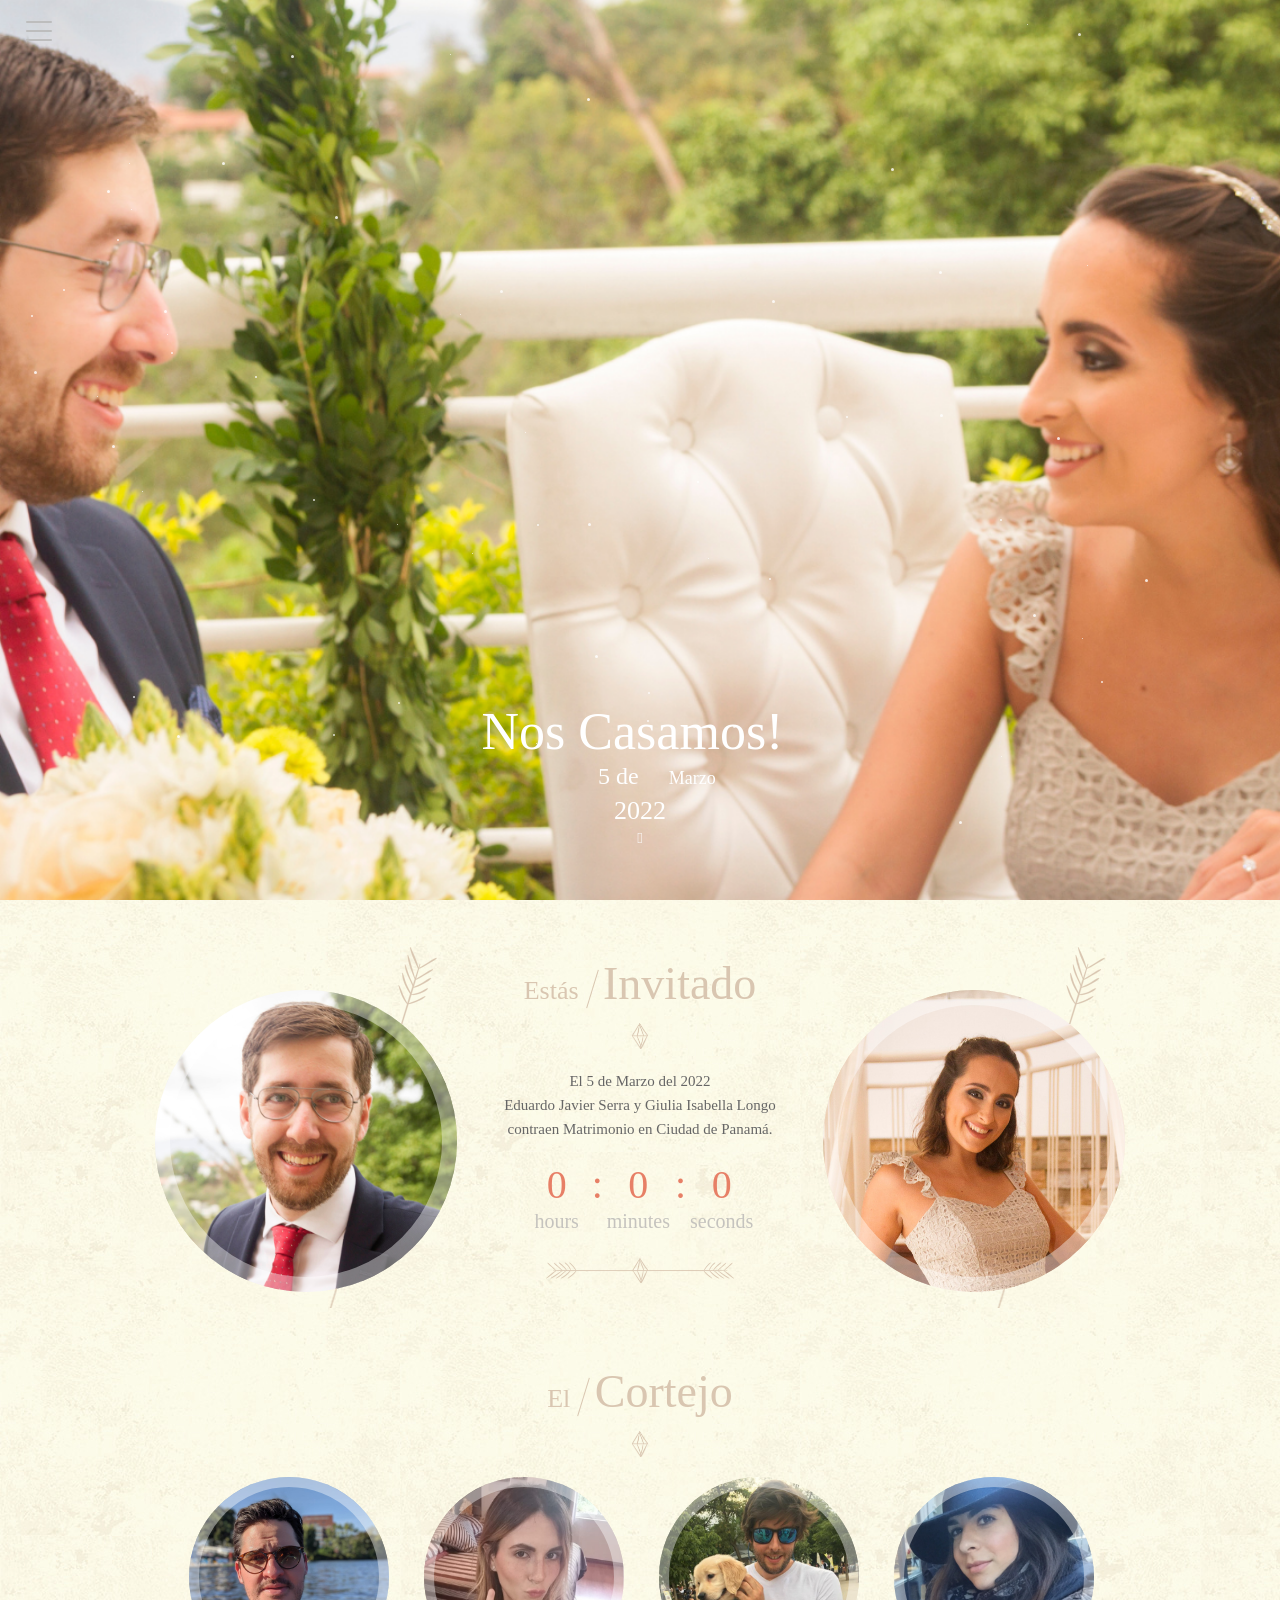
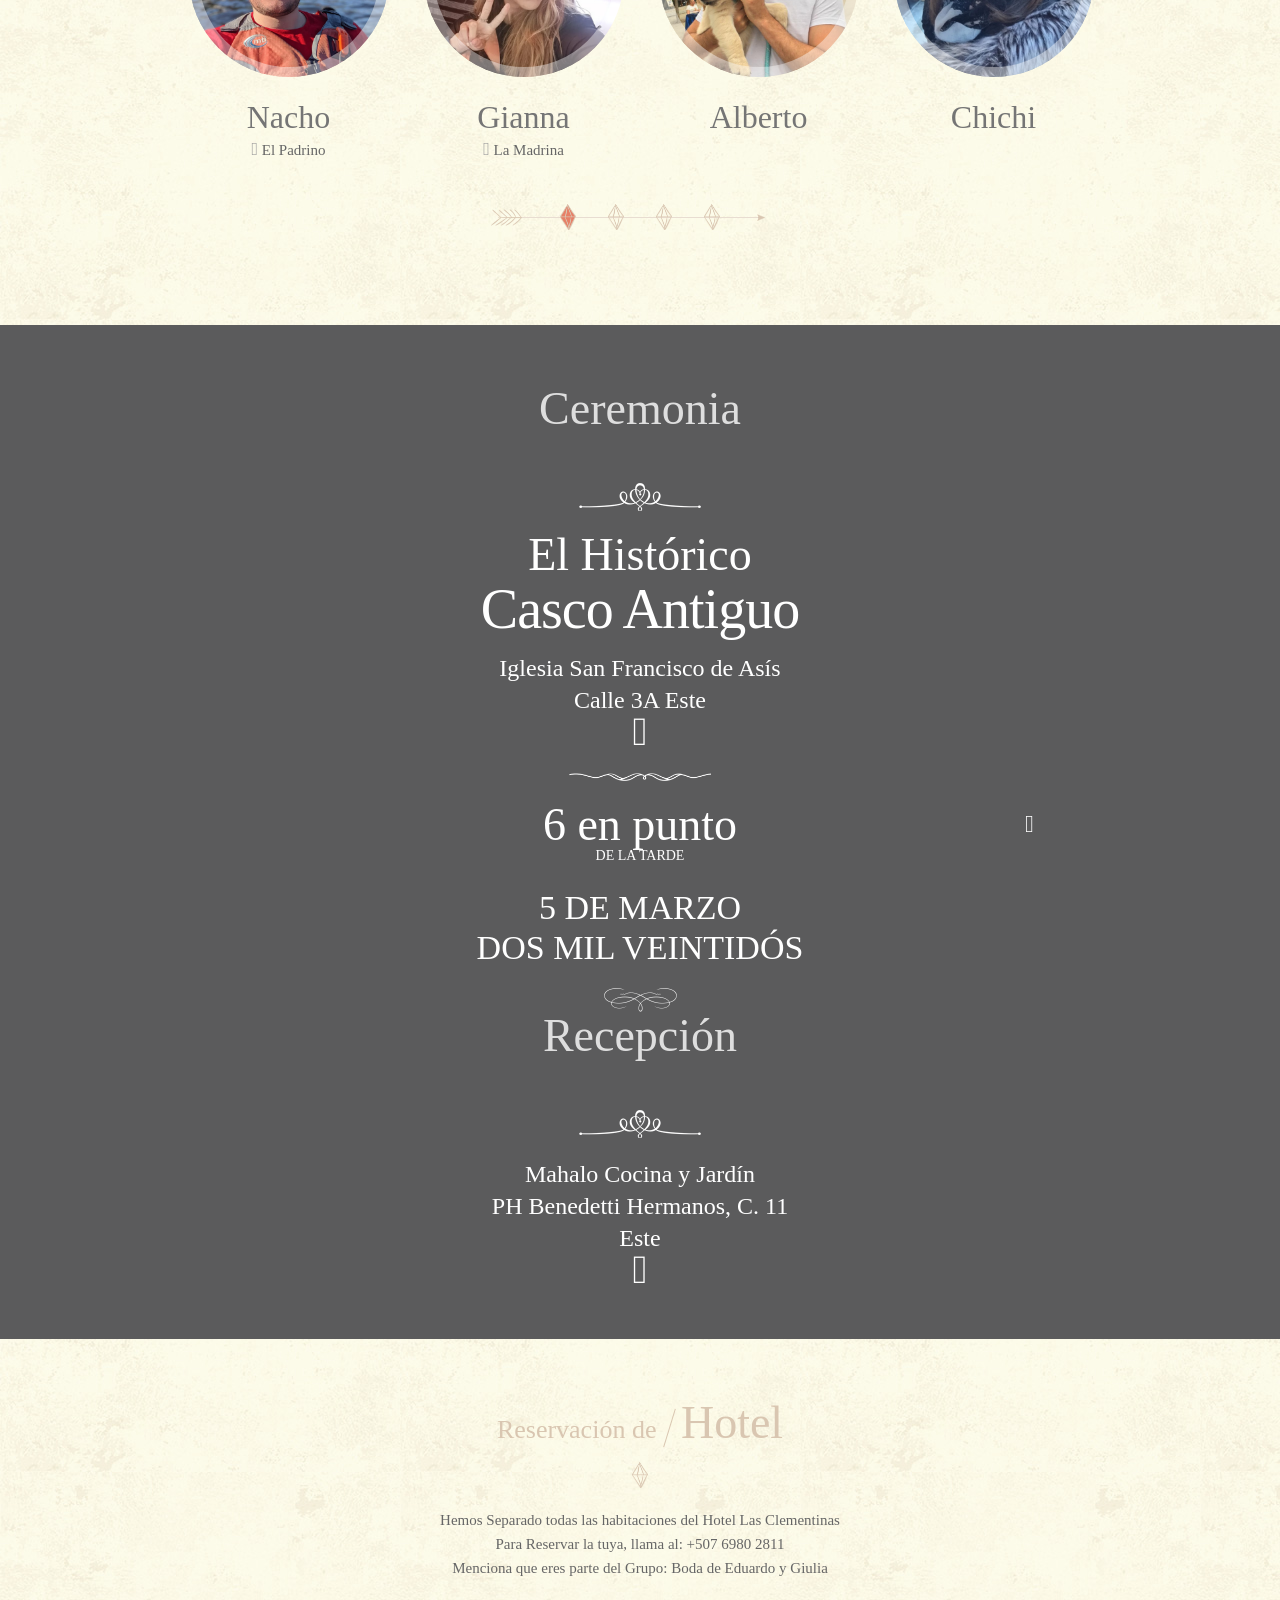
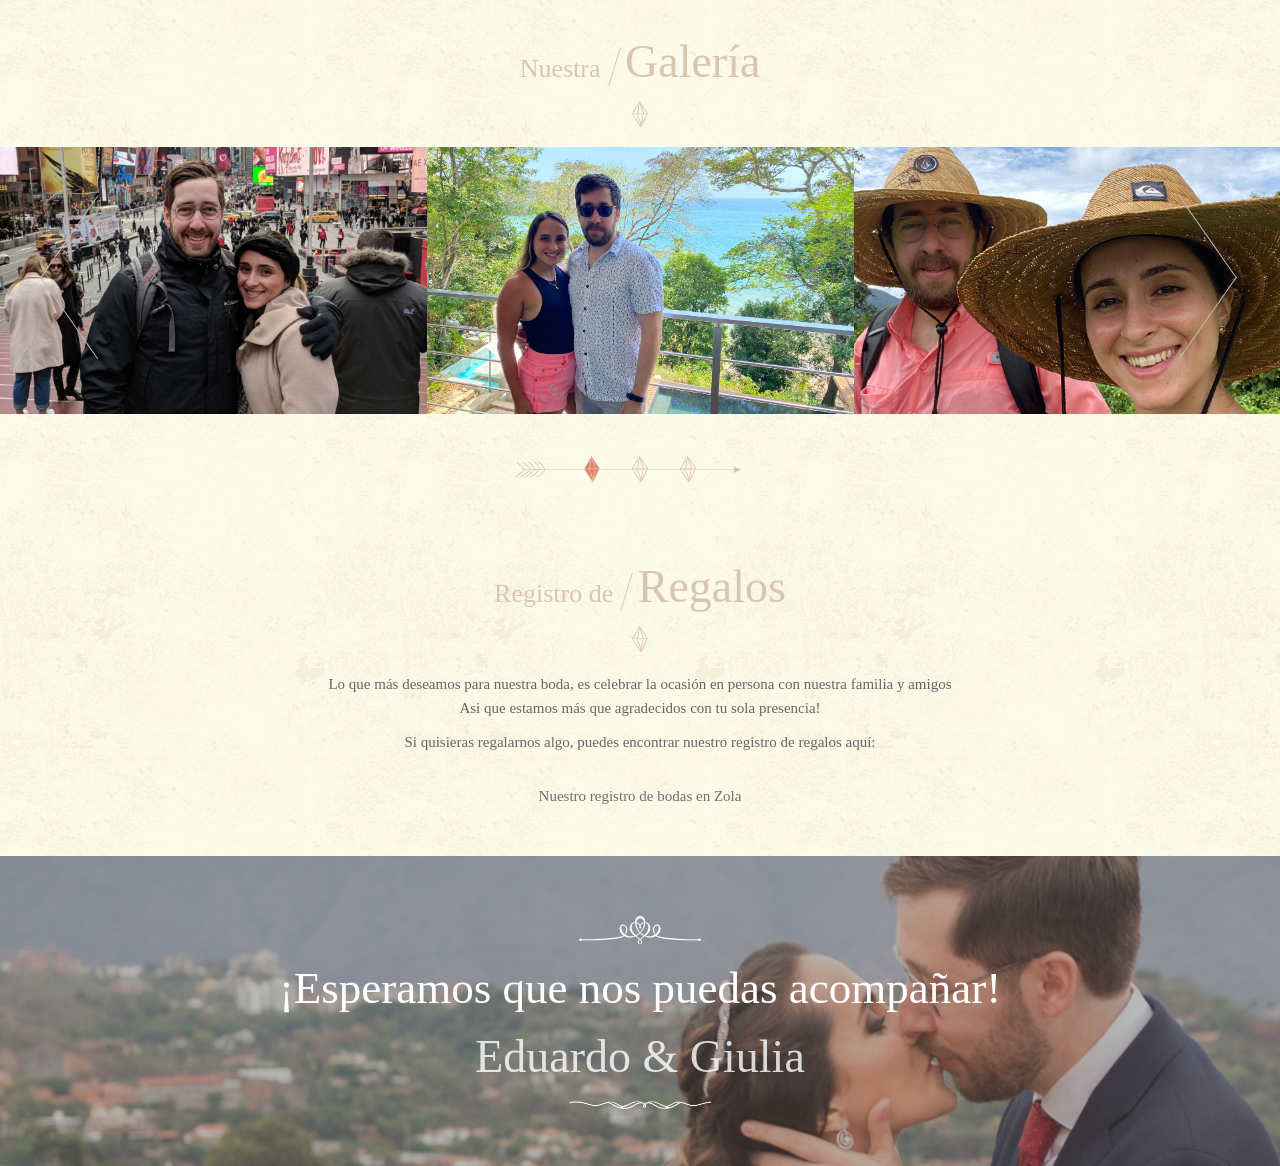
==== index.html @ b14c3492 "small fixes" ====
﻿<!DOCTYPE html>
<html lang="ru">
<head>
<meta charset="utf-8">
<meta name="viewport" content="width=device-width, initial-scale=1.0">
<title>Eduardo y Giulia</title>

<!-- Bootstrap CSS -->
<link href="css/bootstrap.css" rel="stylesheet">
<link href="css/bootstrap-theme.css" rel="stylesheet">
<!-- Font Awesome CSS -->
<link href="css/font-awesome.min.css" rel="stylesheet">
<!-- Flaticon CSS -->
<link href="css/flaticon/flaticon.css" rel="stylesheet">
<!-- Owl Carousel CSS -->
<link href="css/owl.carousel.css" rel="stylesheet">
<link href="css/owl.transitions.css" rel="stylesheet">
<!-- ColorBox CSS -->
<link href="css/colorbox.css" rel="stylesheet">
<!-- Theme CSS -->
<link href="css/style.css" rel="stylesheet">
<!-- Color CSS -->
<link href="css/brown.css" rel="stylesheet">


<!-- Google Fonts -->
<link href='http://fonts.googleapis.com/css?family=Great+Vibes' rel='stylesheet' type='text/css'>
<link href='http://fonts.googleapis.com/css?family=Roboto+Condensed:400,300,700' rel='stylesheet' type='text/css'>


</head>

<body>


 	<!-- Header -->
    <header>
        <div class="header_plane anim"></div>
        
        <!-- Menu Button -->
        <a class="main_menu_btn">
            <span class="line line1"></span>
            <span class="line line2"></span>
            <span class="line line3"></span>
        </a>
        
        
        <!-- Submenu -->
        <div class="main_menu_block">
            <div class="menu_wrapper">
                <div class="sub_menu anim">
                    <ul>
                        <li><a href="#nos_casamos">Estás Invitado</a></li>
                        <li><a href="#guests">El Cortejo</a></li>
                        <li><a href="#when_where">¿Dónde y Cuándo?</a></li>
                        <li><a href="#hotel">Reservación de Hotel</a></li>
                        <li><a href="#gallery">Galería</a></li> 
                        <li><a href="#registry">Registro de Regalos</a></li>                   
                    </ul>
                </div>
                <div class="sub_img anim"></div>
            </div>
        </div>
        <!-- Submenu End -->        
    </header>
    <!-- Header End -->

<div class="page">
 
    <!-- Intro -->
    <section class="home_intro white_txt" id="nos_casamos" data-image="images/Header/HeaderFondo.png">        
    	<div class="home_txt" data-0="opacity:1" data-top-bottom="opacity:0">
            
            <!-- Intro Text -->
            
            <div class="title1 title1_2">Nos Casamos!</div>
            <div class="bullet"><span>5 de<b>Marzo</b></span></div>
            <div class="title0">2022</div>
            <a href="#married" class="intro_down"><span><i class="fa fa-angle-down"></i></span></a>
        </div>
    	<div class="into_firefly"></div>   
    </section>
	<!-- Intro End -->
    
    <!-- Married -->
    <section class="married clearfix" id="married">
        <div class="container">
                <div class="im1 parallax"  data-bottom="left:20%" data-center="left:0" data-image="images/eduardo.png"><div class="im_arrows"></div></div>
                <div class="im2 parallax" data-bottom="right:20%" data-center="right:0" data-image="images/giulia.png"><div class="im_arrows"></div></div>

                <div class="married_txt" data-bottom="opacity:0" data-center="opacity:1">
                    <h2><span>Estás</span>   Invitado</h2>
                    El 5 de Marzo del 2022<br>
                    <b>Eduardo Javier Serra y Giulia Isabella Longo</b><br>
                    contraen Matrimonio en Ciudad de Panamá.<br>
                    
                    <div class="married_coundown"></div>
                    <div class="double_arrow"></div>
                </div>
        </div>
    </section>
    <!-- Married End -->

    <!-- The Crew -->
    <section class="guests" id="guests">
        <div class="container">
            <h2><span>El</span> Cortejo</h2>
            
             <!-- Guest Wrapper -->
            <div class="guest_wrapper" >
            <!-- Best Man & Maid of Honor  -->
            
            
            <div class="guest_item">
                <div class="guest_photo"><img src="images/Cortejo/Nacho.png" alt="Nacho"></div>
                <div class="guest_title"><span> </span> Nacho </div>
                <i class="flaticon-balloon14"></i>  El Padrino
                
            </div>
            <div class="guest_item">
                <div class="guest_photo"><img src="images/Cortejo/Gianna.png" alt="Giana"></div>
                <div class="guest_title"><span> </span> Gianna </div>
                 <i class="flaticon-balloon14"></i> La Madrina

            </div>
            
            <div class="guest_item">
                <div class="guest_photo"><img src="images/Cortejo/Alberto.png" alt="Alberto"></div>
                <div class="guest_title"><span> </span> Alberto</div>

            </div>
            <div class="guest_item">
                <div class="guest_photo"><img src="images/Cortejo/Chichi.png" alt="Chichi"></div>
                <div class="guest_title"><span> </span> Chichi</div>

            </div>
            <div class="guest_item">
                <div class="guest_photo"><img src="images/Cortejo/Cory.png" alt="Cory"></div>
                <div class="guest_title"><span> </span> Cory </div>

            </div>
            <div class="guest_item">
                <div class="guest_photo"><img src="images/Cortejo/Fran.png" alt="Francisco"></div>
                <div class="guest_title"><span> </span> Francisco </div>

            </div>         
            <div class="guest_item">
                <div class="guest_photo"><img src="images/Cortejo/Guille.png" alt="Guille"></div>
                <div class="guest_title"><span> </span> Guille </div>

            </div>
            <div class="guest_item">
                <div class="guest_photo"><img src="images/Cortejo/Jose.png" alt="Jose Luis"></div>
                <div class="guest_title"><span> </span> Jose Luis</div>

            </div>
            <div class="guest_item">
                <div class="guest_photo"><img src="images/Cortejo/Mack.png" alt="Mack"></div>
                <div class="guest_title"><span> </span> Mack </div>

            </div>
            <div class="guest_item">
                <div class="guest_photo"><img src="images/Cortejo/Mariella.png" alt="Mariella"></div>
                <div class="guest_title"><span> </span> Mariella </div>

            </div>
            <div class="guest_item">
                <div class="guest_photo"><img src="images/Cortejo/Mayo.png" alt="Mayo"></div>
                <div class="guest_title"><span> </span> Mayo </div>

            </div>
            <div class="guest_item">
                <div class="guest_photo"><img src="images/Cortejo/Michelle.png" alt="Michelle"></div>
                <div class="guest_title"><span> </span> Michelle </div>

            </div>
            <div class="guest_item">
                <div class="guest_photo"><img src="images/Cortejo/Nani.png" alt="Nani"></div>
                <div class="guest_title"><span> </span> Nani </div>

            </div>
            
            </div>
            <!-- Guest Wrapper End -->
        </div>   
    </section>
    <!-- The Crew End -->

    

    <!-- When & Where -->
    <section class="when_where white_txt parallax" id="when_where" data-image="images/Lugar/LugarFondo.png" data-bottom-top="opacity:0;" data-bottom="opacity:1;">
        <div class="over"></div>
        <div class="container">
               
            <!-- Photocamera Icon -->
            <div class="photocamera"><span class="flaticon-slr2"></span></div>

            <div class="when_where_container opacity">
            <h2> Ceremonia</h2>
                
                <!-- Texts -->
                <div class="pattern1"></div>
                <div class="title1">El Histórico</div>
                <div class="title2">Casco Antiguo</div>
                <div class="title3"><a href="https://maps.app.goo.gl/CVKcn8ymQyhe41M39" target="_blank">
                Iglesia San Francisco de Asís <br />Calle 3A Este</a><br /><a href="https://maps.app.goo.gl/CVKcn8ymQyhe41M39" target="_blank"><i class="flaticon-map35"></i></a> </div>

                <div class="pattern2"></div>
                <div class="title1">6 en punto</div>
                <div class="title5">DE LA TARDE</div>
                <div class="title4">5 de Marzo<br>Dos Mil Veintidós</div>
                <div class="pattern3"></div>
				
				<h2>Recepción</h2>
                
                <!-- Texts -->
                <div class="pattern1"></div>
                <div class="title3"><a href="https://maps.app.goo.gl/UnjzCxP8QPLURBNr7" target="_blank">
                Mahalo Cocina y Jardín <br />PH Benedetti Hermanos, C. 11 Este</a><br /><a href="https://maps.app.goo.gl/UnjzCxP8QPLURBNr7" target="_blank"><i class="flaticon-map35"></i></a> </div>
            </div>
        </div>
    </section>
    <!-- When & Where End -->
  
    <!-- Hotel Reservation -->  
    <section class="hotel" id="hotel">

        <div class="container opacity">
            <h2><span>Reservación de</span> Hotel</h2>
            
            <p>Hemos Separado todas las habitaciones del <b>Hotel Las Clementinas</b><br>
            Para Reservar la tuya, llama al: +507 6980 2811<br>
            Menciona que eres parte del Grupo: Boda de Eduardo y Giulia</p>

        </div>
    </section>
    <!-- Hotel Reservation End -->


    <!-- Gallery -->
    <section class="gallery" id="gallery">
        <h2><span>Nuestra</span> Galería</h2>    
        <div class="gallery_wrapper">
            <div class="gallery_item">
                <img src="images/Galeria/Gallery1.png" alt="Gallery 1">    
            </div>
            <div class="gallery_item">
                <img src="images/Galeria/Gallery2.png" alt="Gallery 2">    
            </div>
            <div class="gallery_item">
                <img src="images/Galeria/Gallery3.png" alt="Gallery 3">    
            </div>
            <div class="gallery_item">
                <img src="images/Galeria/Gallery4.png" alt="Gallery 4">    
            </div>
            <div class="gallery_item">
                <img src="images/Galeria/Gallery5.png" alt="Gallery 5">    
            </div>
            <div class="gallery_item">
                <img src="images/Galeria/Gallery6.png" alt="Gallery 6">    
            </div>
            <div class="gallery_item">
                <img src="images/Galeria/Gallery7.png" alt="Gallery 7">    
            </div>
            <div class="gallery_item">
                <img src="images/Galeria/Gallery8.png" alt="Gallery 8">    
            </div>
            <div class="gallery_item">
                <img src="images/Galeria/Gallery9.png" alt="Gallery 9">    
            </div>
        </div>
    </section>
    <!-- Gallery End -->

    <!-- Gift Registry -->
    <section class="registry" id="registry">
        <div class="container">
            <h2><span>Registro de</span> Regalos</h2>
            
            <p>Lo que más deseamos para nuestra boda, es celebrar la ocasión en persona con nuestra familia y amigos<br>
            Asi que estamos más que agradecidos con tu sola presencia!</p>
            <p>Si quisieras regalarnos algo, puedes encontrar nuestro registro de regalos aquí:</p>
            
            <a class="zola-registry-embed" href="www.zola.com/registry/giuliaandeduardo" data-registry-key="giuliaandeduardo">Nuestro registro de bodas en Zola</a><script>!function(e,t,n){var s,a=e.getElementsByTagName(t)[0];e.getElementById(n)||(s=e.createElement(t),s.id=n,s.async=!0,s.src="https://widget.zola.com/js/widget.js",a.parentNode.insertBefore(s,a))}(document,"script","zola-wjs");</script>
        </div>
    </section>
    <!-- Gift Registry End -->

    <!-- Footer -->
    <section class="footer white_txt parallax" id="footer" data-image="images/Footer/FooterFondo.png">
        <div class="over"></div>
        <div class="container">

             <!-- Thanks Text -->
			 
                <div class="pattern1"></div>
            <div class="thanks">¡Esperamos que nos puedas acompañar!</div>
            <div class="footer_txt">

                
                            <div class="title1">Eduardo & Giulia</div>
                
            </div>
			
                <div class="pattern2"></div>
        </div>

         

    </section> 

    
    <!-- JQuery -->
	<script src="js/jquery-1.11.0.min.js"></script> 
    <!-- CountDown JS -->
    <script type="text/javascript" src="js/jquery.plugin.min.js"></script> 
	<script type="text/javascript" src="js/jquery.countdown.min.js"></script>

 	<!-- ColorBox JS -->
    <script src="js/jquery.colorbox-min.js"></script>
    <!-- OWL Carousel JS -->
	<script src="js/owl.carousel.min.js"></script>
    <!-- Bootstrap JS -->
	<script src="js/bootstrap.min.js"></script>

    <!-- ScrollR JS -->
    <script src="js/skrollr.min.js"></script>
    

    
    <!-- PrefixFree -->
    <script src="js/prefixfree.min.js"></script>
    
    <!-- FireFly JS -->
    <script src="js/jquery.firefly-0.3-min.js"></script>
    <!-- Theme JS -->
    <script src="js/script.js"></script>
    
 
</div>

</body>
</html>
---- css/flaticon/flaticon.css ----
@font-face {
	font-family: "Flaticon";
	src: url("flaticon.eot");
	src: url("flaticon.eot#iefix") format("embedded-opentype"),
	url("flaticon.woff") format("woff"),
	url("flaticon.ttf") format("truetype"),
	url("flaticon.svg") format("svg");
	font-weight: normal;
	font-style: normal;
}
[class^="flaticon-"]:before, [class*=" flaticon-"]:before,
[class^="flaticon-"]:after, [class*=" flaticon-"]:after {   
	font-family: Flaticon;
	font-size: 40px;
	font-style: normal;
}.flaticon-balloon14:before {
	content: "\e000";
}
.flaticon-clock169:before {
	content: "\e001";
}
.flaticon-diamond30:before {
	content: "\e002";
}
.flaticon-map35:before {
	content: "\e003";
}
.flaticon-play102:before {
	content: "\e004";
}
.flaticon-slr2:before {
	content: "\e005";
}
---- css/colorbox.css ----
/*
    Colorbox Core Style:
    The following CSS is consistent between example themes and should not be altered.
*/
#colorbox, #cboxOverlay, #cboxWrapper{position:absolute; top:0; left:0; z-index:9999; overflow:hidden;}
#colorbox {
}
#cboxWrapper {max-width:none;}
#cboxOverlay{position:fixed; width:100%; height:100%;}
#cboxMiddleLeft, #cboxBottomLeft{clear:left;}
#cboxContent{position:relative; }
#cboxLoadedContent{overflow:auto; -webkit-overflow-scrolling: touch;}
#cboxTitle{margin:0;}
#cboxLoadingOverlay, #cboxLoadingGraphic{position:absolute; top:0; left:0; width:100%; height:100%;}
#cboxPrevious, #cboxNext, #cboxClose, #cboxSlideshow{cursor:pointer;}
.cboxPhoto{float:left; margin:auto; border:0; display:block; max-width:none; -ms-interpolation-mode:bicubic;}
.cboxIframe{width:100%; height:100%; display:block; border:0; padding:0; margin:0;}
#colorbox, #cboxContent, #cboxLoadedContent{box-sizing:content-box; -moz-box-sizing:content-box; -webkit-box-sizing:content-box;}

/* 
    User Style:
    Change the following styles to modify the appearance of Colorbox.  They are
    ordered & tabbed in a way that represents the nesting of the generated HTML.
*/
#cboxOverlay{background:#000; opacity: 0.6!important; filter: alpha(opacity = 60)!important;}
#colorbox{outline:0;}
    #cboxContent{margin-top:32px; overflow:visible; background:#000;}
        .cboxIframe{background:#000;}
        #cboxError{padding:50px; border:1px solid #ccc;}
        #cboxLoadedContent{background:#000;}
        #cboxLoadingGraphic{background:url(images/loading.gif) no-repeat center center;}
        #cboxLoadingOverlay{background:#000;}
        #cboxTitle{position:absolute; top:-25px; left:0; color:#fff;}
        #cboxCurrent{position:absolute; top:-25px; right:205px; text-indent:-9999px;}

        /* these elements are buttons, and may need to have additional styles reset to avoid unwanted base styles */
        #cboxPrevious, #cboxNext, #cboxSlideshow, #cboxClose {border:0; padding:0; overflow:visible; text-indent:-9999px; position:absolute; top:-25px; }
        
        /* avoid outlines on :active (mouseclick), but preserve outlines on :focus (tabbed navigating) */
        #cboxPrevious:active, #cboxNext:active, #cboxSlideshow:active, #cboxClose:active {outline:0;}

        #cboxPrevious{right:70px; background:url(../images/prev.png); width:22px;
		height:22px; opacity:0.5; background-size: cover }
        #cboxPrevious:hover{ opacity:1}
        #cboxNext{background:url(../images/next.png); width:22px;
        height:22px; opacity:0.5; right:40px; background-size: cover}
        #cboxNext:hover{opacity:1;}
        #cboxClose{right:0; background:url(../images/close.png); width:22px;
		height:22px; opacity:0.5; margin:0 0 10px 20px!important; background-size:cover}
        #cboxClose:hover{ opacity:1}
        .cboxSlideshow_on #cboxPrevious, .cboxSlideshow_off #cboxPrevious{right:66px;}
        .cboxSlideshow_on #cboxSlideshow{background-position:-75px -25px; right:44px;}
        .cboxSlideshow_on #cboxSlideshow:hover{background-position:-100px -25px;}
        .cboxSlideshow_off #cboxSlideshow{background-position:-100px 0px; right:44px;}
        .cboxSlideshow_off #cboxSlideshow:hover{background-position:-75px -25px;}
---- css/style.css ----
/* TABLE OF CONTENT
======================================
# 1. Main Styles
# 2. White  Text*
# 3. Header
# 4. Intro
# 5. Married
# 6. Our Story
# 7. Slider Buttons
# 8. Events
# 9. Registry
# 10.  RSVP
# 11.  Where&When
# 12.  Footer
# 13.  Guests
# 14.  Gallery
# 15.  Responsive
# 16.  Content
======================================
*/

/*# 1. Main Styles*/
body {
	font:300 15px/24px Roboto Condensed;
	min-height:100%;
	height:100%;
	color:#666666;
	
}
	body b {
		font:500 15px/24px Roboto Condensed;
	}
html {
	min-height:100%;
	height:100%
}
.page {
	min-height:100%;
	position:relative;
	height:100%;
	
}
.nicescroll-rails {
	z-index: 100!important
}
section {
	width:100%;
	overflow:hidden;
	text-align:center;
	position:relative;
	padding:0
}
a {
	color:#6f6f6f;
	
}
.container {
	position:relative;
	z-index:1;
	padding:60px 16px 48px;
	max-width: 970px
	
}
h2,h1 {
	font:46px/48px Great Vibes;
	text-align:center;
	margin:0 0 20px 0;
}
h2:after, h1:after {
	display: block;
	content: "";
	width: 16px;
	height: 26px;
	margin: 12px auto 0
}
	h2 b, h1 b {
		font:400 46px/48px Roboto Condensed
	}
	h2 span, h1 span{
		font:300 26px/40px Roboto Condensed;
		padding:0 13px 0 0
	}
	h2 span:after, h1 span:after {
		display:inline-block;
		content:"";
		position: absolute;
		width:1px;
		height:40px;
		transform:rotate(17deg);
		margin:9px 0 0 13px;
		background:#d9c6b1
	}
.inside_intro h1 {
	position: absolute;
	bottom: 20px
}
hr {
	max-width: 500px;
	border: 0;
	height: 1px;
	background: #757575;
	margin: 48px auto 0
}
.btn {
	font:500 14px Roboto Condensed;
	padding:8px;
	border-radius:0;
	margin:20px 4px;
	overflow:hidden;
	position:relative;
	background:none;
	min-width:88px;
	min-height:36px;
	transition:0.5s all;
}
	.btn:active, .btn:focus {
		box-shadow:0 0 10px rgba(0,0,0,0.8);
		color:#fff!important
	}


/*# 2. White  Text*/		
.white_txt {
	color:#fff;
	background-color:#65666b
}
	.white_txt h2 {
		color:#fff
	}
	.white_txt h2 span:after {
		background:#fff
	}
	.white_txt .slash i{
		background:#fff
	}
	.white_txt a {
		color: #fff
	}
	
	

/*# 3. Header*/
header {
	position:fixed;
	height:64px;
	width:100%;
	z-index:10;
}
	
	.header_social {
		position:absolute;
		right:16px;
		margin:5px 0 0 0;
		font-size:16px
	}
		.header_social a {
			height:48px;
			width:48px;
			display:inline-block;
			text-align:center;
			line-height:48px;
			color:#6f6f6f!important;
		}
			.header_social a:after {
				display:inline-block;
				content:"";
				position: absolute;
				width:1px;
				height:40px;
				transform:rotate(17deg);
				margin:6px 0 0 18px;
				background:#6f6f6f
			}
				.header_social a:last-child:after{
					display:none
				}
			.header_social i {
				vertical-align:middle
			}

	.main_menu_btn {
		cursor: pointer;
		display: block;
		height: 48px;
		position: absolute;
		transform: translateZ(0px);
		width: 48px;
		z-index: 103;
		padding:10px;
		margin:7px 0 0 16px
		
	}
	.main_menu_block {
		width:100%;
		height:100%;
		position:fixed;
		z-index:11;
		top:0;
		display: none
		
	}
		.menu_wrapper {
			transition:all 0.5s ease-out;
			left: -20%;
			height: 100%;
			position: relative;
		}
		.menu_wrapper.active {
			left: 0
		}
		.sub_menu, .sub_menu .menu-main-menu-container {
			background:#fff;
			width:300px;
			height:100%;
			position: absolute;
			transition:width 1s;
			display: -webkit-flex; 
			display: flex;
		}
			.sub_menu ul {
				position: relative;
				z-index:3;
				list-style:none;
				padding:0;
				margin:auto;
				list-style: decimal;
				list-style-type: none; /* Убираем исходные маркеры */
    			counter-reset:  item; /* Обнуляем счетчик списка */
			}
				.sub_menu li {
					padding: 6px 0
				}
				.sub_menu li:before {
					content: '0' counter(item); 
  					counter-increment: item;
  					font:30px Great Vibes;
					display:inline-block;
					margin:0 20px 0 0
				}
				.sub_menu a {
					color:#666;
					font: 400 18px/28px Roboto Condensed;
					display:inline-block;
					padding:6px 0
				}

					.sub_menu a:before {
						width:1px;
						height:30px;
						background:#4f4f4f;
						display:inline-block;
						transform:skew(-17deg, 0deg);
						position:absolute;
						margin:2px 0 0 -10px;
						content:""
					}
			.sub_img {
				background-size:cover;
				width:100%;
				height:100%;
				left:300px;
				position:absolute;
				transition:width 1s;
			}
				.sub_img.active {
				}
			.sub_img:before {
				background:#fff;
				content:"";
				display:block;
				position:absolute;
				height:100%;
				transform:skew(-17deg, 0deg);
				width:100%;
				transform-origin:100% 100% 0;
				left:-100%;
				z-index:1;
				
		
			}
			.sub_img:after {
				content:"";
				display:block;
				position:absolute;
				height:100%;
				transform:skew(-17deg, 0deg);
				width:100%;
				transform-origin:100% 100% 0;
				left:-100%;
				z-index:2;
				border-right:1px solid rgba(255, 255, 255, 0.7);	
				margin:0 0 0 2px		
			}
		.main_menu_btn .line {
			background:#bdbdbd;
			border-radius: 1px;
			display: block;
			height: 2px;
			position: absolute;
			transform: translate(0, 0px);
			width: 26px;
			transition: transform 0.3s;
		}
			.line1 {
				top:14px
			}
			.line2 {
				top:23px
			}
			.line3 {
				top:32px
			}
				.main_menu_btn:hover .line1 {
					transform: translate(0, -2px);
				}
				.main_menu_btn:hover .line3 {
					transform: translate(0, 2px);
				}
				.main_menu_btn_open .line1, .main_menu_btn_open:hover .line1 {
					transform: translate(0, 9px) rotate(45deg);
				}
				.main_menu_btn_open .line2 {
					opacity: 0;
				}
				.main_menu_btn_open .line3, .main_menu_btn_open:hover .line3 {
					transform: translate(0, -9px) rotate(-45deg);
				}
				
/*# 4. Intro*/	
.slider, .slider .owl-wrapper-outer, .slider .owl-item, .slider_item, .slider .owl-wrapper  {
	height: 100%!important;
	width: 100%
}
	.slider .parallax {
		background-size: cover!important;
		background-repeat: no-repeat;
		background-position: center;
	}	
	.slider {
		z-index: 0;
		position: absolute;
	}	
	.slider_item img {
		display: none
	}
	.slider_item {
	}
	.intro_slider .into_firefly {
		width: auto;
		left: 100px;
		right: 100px;
		top: 0;
		bottom: 0
	}
	.intro_slider .owl-buttons {
		margin: -38px 0 0 0
	}
.home_intro {
	background-size:cover;
	width:100%;
	height:100%;
	position:relative;
	background-repeat:no-repeat;
	background-position:center;
	background-attachment: fixed;
	background-image:url('../banner.jpg');
}
	.inside_intro {
		height: 50%;
		text-align: left;
	}
	.inside_intro:before {
		background: rgba(0,0,0,0.43);
		width: 100%;
		height: 100%;
		position: absolute;
		left: 0;
		top: 0;
		content: "";
		display: block;
	}
	.breadcrumbs {
		position: relative;
		z-index: 5
	}
	.into_firefly {
		width:100%;
		height:100%;
		z-index:3;
		position:absolute
	}
		.into_firefly div {
			border-radius:50%;
			opacity:0.8
		}
.home_txt {
	position: absolute;
	margin:0;
	width:100%;
	z-index:4;
	bottom:26px;
}
.player {
	max-width: 320px;
	width: 100%;
	position: fixed;
	z-index: 5;
	top: 60px;
	right: 24px;
	overflow: hidden;
	transition:opacity 0.3s;
	display: none
}
.player.vis {

}

	
	.names {
		font:46px Great Vibes;
		color:#000
	}
		.slash {
			display:inline-block;
			margin:0 10px;
			height:48px;
			text-align:center
		}
		.slash i {
			width:1px;
			height:48px;
			background:#4f4f4f;
			display:inline-block;
			transform:skew(-17deg, 0deg);
			position:absolute;
			margin:10px 0 0 0
		}
		.date {
			font:40px Great Vibes;
			margin:0 0 50px 0;
			color:#000
		}
			.date span {
				font:32px Roboto Condensed;
				display:inline-block;
				padding:0 0 0 20px
			}
				.date span:before {
					display:inline-block;
					content:"";
					position: absolute;
					width:1px;
					height:40px;
					transform:rotate(17deg);
					margin:3px 0 0 -13px;
					background:#fff
				}

					
	#countdown {
		font:34px/40px Roboto Condensed;
		text-align:center;
		height:60px
	}
	.count_bl {
		display:inline-block;
		color:#fff
	}
		.count_h {
			display:inline-block;
			position:absolute
		}
		
		.days {
			font:14px/14px Roboto Condensed
		}
			.count_bl .countdown-period {
				font:14px/14px Roboto Condensed;
				display:block
			}
			.intro_down span {				
				display:block;
				width:48px;
				height:48px;
				color:#fff;
				margin:0 auto;
				position:relative;
				text-align:center
			}
				.intro_down i {
					position: relative
				}
			
				

			.intro_down i {
				animation:1.4s ease 0s normal none infinite mouse-down;
				-webkit-animation:1.4s ease 0s normal none infinite mouse-down;
			}
			
			@keyframes mouse-down {
				0% {
					top: 0px;
					opacity: 0;
				}
				50% {
					opacity: 1;	
				}
				100% {
					top: 12px;
					opacity: 0;
				}
			}
.bullet {
	display: block;
	width: 16px;
	height: 26px;
	margin: 8px 0 0 16px;
	margin: 5px auto
}
	.bullet i {
		font-style: normal;
	}
	.bullet span {
		position: absolute;
		margin: -3px 0 0 -42px;
		font-family: Roboto Condensed;
		font-size:24px;
		line-height: 28px;
	}
		.bullet span b {
			font: 400 18px/28px Roboto Condensed;
			display: inline-block;
			margin: 0 0 0 30px;
		}

/*# 5. Married*/
.married {
	text-align: center;
}
.married .container {
	padding: 60px 0 0
}
	.married .btn {
		margin: 30px 0 0
	}
	.marries_left {
		float: left;
		width: 33%;
		height: 270px;
		position: relative;
		left: -41px
	}
		.bride_block {
			width:100%;
			height:100%;
			position: absolute;
			transform:skew(-17deg,0);
			transform-origin:50% 50% 0;
			left:0;
			overflow:hidden
		}
			.bride_img {
				background: url(../images/br4.jpg);
				background-size:cover;
				width:100%;
				height:100%;
				transform:skew(17deg,0);
				transform-origin:0 0 0 
			}
	.marries_center {
		float: left;
		width: 33%
	}
	.marries_right {
		float: right;
		width: 33%;
		height: 270px;
		position: relative;
		right: -41px
	}

		.groom_block {
			width:100%;
			height:100%;
			position: absolute;
			transform:skew(-17deg,0);
			transform-origin:50% 50% 0;
			right:0;
			overflow:hidden
		}
			.groom_img {
				background: url(../images/br5.jpg);
				background-size:cover;
				width:100%;
				height:100%;
				transform:skew(17deg,0);
				transform-origin:100% 100% 0 
			}
.married_coundown {
	font: 400 40px/48px Roboto Condensed ;
	margin: 20px 0 0 0
}
	.married_coundown .countdown-section {
		display: inline-block;
		vertical-align: top;
		text-align: center;
		margin: 0 10px;
		min-width: 60px;
		position: relative;
	}
		.married_coundown .countdown-amount {
			min-width: 60px;
			text-align: center;
		} 
	.married_coundown .countdown-section:before {
		content: " : ";
		display: inline-block;
		vertical-align: top;
		margin: 0 0 0 -15px;
		position: absolute;
		left: 0

	}
		.married_coundown .countdown-section:first-child:before {
			display: none
		}
	.married_coundown .countdown-period {
		font: 20px/24px Great Vibes;
		color: #c5c3be;
		display: block;
		text-transform: lowercase;
	}
.double_arrow {
	width: 188px;
	height: 25px;
	margin: 25px auto
}
.bride_title_block {
	font:46px/48px Great Vibes;
	text-align:center;
	margin:80px 0 0 0;
	color:#d9c6b1;
	position: absolute;
	left: 10%;
	text-align: center;
}
	.bride_title_block i {
		font: normal 300 15px/24px Roboto Condensed;
		color: #666;
		display: block;
		margin: -7px 0 0 0;
		padding: 0 0 0 10px;
	}
	.bride_title_block:before {
		position:absolute;
		display:block;
		content:"";
		width:1px;
		height:25px;
		background:#d9c6b1;
		transform:skew(-17deg,0);
		margin:-35px 0 0 20px;
		left:50%
	}
	.bride_title_block:after {
		position:absolute;
		display:block;
		content:"";
		width:1px;
		height:25px;
		background:#d9c6b1;
		transform:skew(-17deg,0);
		margin:7px 0 0 -9px;
		left:50%
	}
.groom_title_block {
	font:46px/48px Great Vibes;
	text-align:center;
	margin:80px 0 0 0;
	color:#d9c6b1;
	position: absolute;
	right: 10%;
	text-align: center;
}
	.groom_title_block i {
		font: normal 300 15px/24px Roboto Condensed;
		color: #666;
		display: block;
		margin: -7px 0 0 0;
		padding: 0 0 0 10px;
	}
	.groom_title_block:before {
		position:absolute;
		display:block;
		content:"";
		width:1px;
		height:25px;
		background:#d9c6b1;
		transform:skew(-17deg,0);
		margin:-35px 0 0 20px;
		left:50%
	}
	.groom_title_block:after {
		position:absolute;
		display:block;
		content:"";
		width:1px;
		height:25px;
		background:#d9c6b1;
		transform:skew(-17deg,0);
		margin:7px 0 0 -9px;
		left:50%
	}
.married_photo img {
	border-radius: 50%;
	width: 100%;
	height: auto;
}
.married_photo {
	position: absolute;
	width: 200px;
	height: 200px;
	overflow: hidden;
	top: 0;
	margin: 59px 0 0 141px;
	z-index: 0;
}
	.groom_title_block .married_photo {
		margin: 59px 0 0 -55px;
	}

.im1 {
	width: 302px;
	height:302px;
	border-radius: 50%;
	position: absolute;
	left:0;
	margin: 30px 0 0 0;
	background-position: center;
	background-size: cover
}
	.im1:before, .im2:before {
		display: block;
		content: "";
		position: absolute;
		width: 302px;
		height:302px;
		border: 15px solid rgba(255,255,255,0.4);
		border-radius: 50%;
	}
.im2 {
	width: 302px;
	height:302px;
	border-radius: 50%;
	position: absolute;
	right:0;
	margin: 30px 0 0 0
}
	.im_arrows {
		position: absolute;
		width: 100%;
		height: 100%
	}
	.im_arrows:before {
		width: 39px;
		height: 77px;	
		display: block;
		content: "";
		position: absolute;
		top: -43px;
		right: 20px
	}
	.im_arrows:after {
		width: 13px;
		height: 38px;
		display: block;
		content: "";
		position: absolute;
		bottom: -34px;
		right: 120px
	}	



/*# 6. Our Story*/
.our_story {
	padding: 48px 0 20px;
}


/*# 7. Slider Buttons*/
.owl-prev {
	width:86px;
	height:185px;
	position: absolute;
	cursor:pointer;
	text-indent:-10000px;
	left:30px;
	top:50%;
	margin:-55px 0 0 0;
	padding:0 10px;
	transition:background 0.5s;

}
.owl-prev:before {
	width:1px;
	height:100px;
	transform:rotate(-145deg);
	background:#bdbdbd;
	content:"";
	display:block;
	transition:transform 0.2s;
	position:absolute;
	transform-origin:top;
	top:93px;
}
	.owl-prev:hover:before {
		transform:rotate(-150deg);
	}
	.owl-prev:hover:after {
		transform:rotate(150deg);
	}
		
.owl-prev:after {
	width:1px;
	height:100px;
	transform:rotate(145deg);
	background:#bdbdbd;
	content:"";
	display:block;
	position:absolute;
	transform-origin: bottom;
	transition:transform 0.2s;
	top:-8px;
}
.owl-carousel:hover .owl-next, .owl-carousel:hover .owl-prev {

}
.owl-next {
	width:86px;
	height:185px;
	right:0;
	position: absolute;
	cursor:pointer;
	right:30px;
	text-indent:-10000px;
	top:50%;
	margin:-55px 0 0 0;
	padding:0 10px;
	transition:background 0.5s;
}
.owl-next:before {
	width:1px;
	height:100px;
	transform:rotate(145deg);
	background:#bdbdbd;
	content:"";
	display:block;
	transition:transform 0.2s;
	position:absolute;
	transform-origin:top;
	top:93px;
	margin:0 0 0 62px
}
	.owl-next:hover:before {
		transform:rotate(150deg);
	}
	.owl-next:hover:after {
		transform:rotate(-150deg);
	}
		
.owl-next:after {
	width:1px;
	height:100px;
	transform:rotate(-145deg);
	background:#bdbdbd;
	content:"";
	display:block;
	position:absolute;
	transform-origin: bottom;
	transition:transform 0.2s;
	top:-8px;
	margin:0 0 0 62px
}
.owl-controls {
	text-align: center;
}
.owl-pagination {
	margin: 55px 0 0 0;
	display: inline-block;
	padding: 0 22px;
	position: relative;
	height: 1px;
}
	
.owl-pagination:before {
	display:block;
	content: "";
	width: 31px;
	height: 17px;
	margin: -8px 0 0 -53px;	
	position: absolute;
}
.owl-pagination:after {
	display:block;
	content: "";
	width: 8px;
	right: 0;
	height: 7px;
	top: 0;
	margin: -3px -7px 0 0;
	position: absolute;
}
	.owl-page {
		width: 48px;
		height: 48px;
		display: inline-block;
		position: relative;
		margin: -21px 0 0 0; 
	}

		.owl-page:after {
			content: "";
			display: block;
			position: absolute;
			width: 16px;
			height: 26px;
			margin: 8px 0 0 16px;
		}

.story_wrapper .owl-wrapper-outer  {
	box-shadow: 0 0 20px rgba(117,102,84,0.2);
	background: #fff
}
.story_wrapper {

}
.story_item {
	position:relative;
	height: 400px
}
	.story_item img {
		width: 100%;
		height: auto;

	}
	.story_img {
		width: 70%;
		height: 100%;
		background-size: cover!important;
		float: left;
		background-repeat: no-repeat!important;
		position: relative;
		background-position: center!important;
	}
		.youtube {
			position: absolute;
			color: #fff!important;
			text-decoration: none!important;
			left: 50%;
			top: 50%;
			margin: -10px 0 0 -10px
		}
		.youtube:before {
			position:absolute;
			display:block;
			content:"";
			width:1px;
			height:15px;
			background:#fff;
			transform:skew(-17deg,0);
			margin:-23px 0 0 27px
		}
		.youtube:after {
			position:absolute;
			display:block;
			content:"";
			width:1px;
			height:15px;
			background:#fff;
			transform:skew(-17deg,0);
			margin:-4px 0 0 11px
		}

	.story_plane {
		background: #fff;
		height: 100%;
		width: 30%;
		position: relative;
		z-index: 2;
		float: left;
		display: flex
	}
		.story_back {
			background: #fff;
			transform-origin:0 0 0;
			transform: skew(-17deg);
			height: 100%;
			content:"";
			display:block;
			z-index: 0;
			position: absolute;
			width: 124px;
			left: 0
		}
			.story_back:before {
				position: absolute;
				z-index: 4;
				width: 10%;
				height: 400px;
				left: -2px;
				padding: 0 1px 0 0;
				border-left:1px solid rgba(255, 255, 255, 0.7);
				content: "";
				display: block;
			}
		.story_img_plane {
			background: #fff;
			transform-origin:0 0 0;
			transform: skew(-17deg);
			height: 100%;
			content:"";
			display:block;
			z-index: 0;
			position: absolute;
			width: 124px;
			left: 0
		}
			.story_img_plane:after {
				position: absolute;
				background: #000
				z-index: 4;
				width: 10%;
				height: 400px;
				right: -2px;
				padding: 0 1px 0 0;
				border-right:1px solid rgba(255, 255, 255, 0.7);
				content: "";
				display: block;
			}
		.story_txt {
			position: relative;
			z-index: 4;
			padding: 30px 0;
			margin: auto
		}
			.story_txt p {
				position: relative;
				margin: 0 0 0 -15%;
			}
		.story_title {
			font: 34px/26px Great Vibes;
			margin: 0 -10% 28px 0;
			text-align: center;
		}
			.story_title i {
				font: normal 300 14px/28px Roboto Condensed;
				position: relative;
				margin: 0 0 10px 0;
				text-align: center;;
				display: block;
			}

			.story_title:before {
				position:absolute;
				display:block;
				content:"";
				width:1px;
				height:15px;
				transform:skew(-17deg,0);
				margin:-25px 0 0 20px;
				left:50%;
				opacity: 0.3
			}
			.story_title:after {
				position:absolute;
				display:block;
				content:"";
				width:1px;
				height:15px;
				transform:skew(-17deg,0);
				margin:-5px 0 0 -9px;
				left:50%;
				opacity: 0.3
			}
		.owl-item {
			transform:none!important;
		}



	.owl-buttons {
		top:50%;
		position:absolute;
		margin:-85px 0 0 0;
		width:100%
	}

/*# 8. Events*/
.events {
	overflow: visible;
}
	


/*# 9. Registry*/
.registry .container {
}
	.registry a {
		display:inline-block;
		vertical-align:middle;
		margin:20px 5px 0
	}
	.registry_wrapper {
		margin: 30px 0 0 0
	}
	.registry .owl-buttons {
		display: none;
		margin: -22px 0 0 
	}
	
/*# 10. RSVP*/
.rsvp {
	overflow: visible;
	
}
#form_send_message {
	font:24px/32px Roboto Condensed
}

#envelope {
	margin:30px 0 0;
	position:relative;
}	
	.envelope p {
		font:16px/28px Roboto Condensed
	}
	.envelope h2 {
		margin:0 0 10px 0
	}
	.paper {
		width:534px;
		height:336px;
		padding:20px;
		position:relative;
		left:50%;
		margin:0 0 0 -267px;
		z-index:2;
		border-radius:5px;
		transition:0.3s all ease-out;
		transition-delay:0.5s;
		top: 0;
		font: 14px/24px Roboto Condensed
	}
		.paper .paper_title {
			margin: 10px 0 30px 0;
			font-size: 26px
		}
		.paper .btn {
			margin:10px 4px 20px!important;
		}
	


	.envelope_back {
		width:559px;
		height:349px;
		position:absolute;
		left:50%;
		margin:0 0 0 -279px;
		z-index:1;
		transition:0.3s all ease-out;
		transition-delay:0.5s;
		top: 650px;
		opacity: 0
	}
		.env_top {
			width: 563px;
			height: 195px;
			position: absolute;
			margin: -194px 0 0 0;
			transition:0.2s all ease-in;
			transition-delay:0.1s;
			transform-origin: center bottom;
		}

		.env_top_top {
			width: 563px;
			height: 199px;
			position: absolute;
			margin: 0 0 0 0;
			transition:0.2s all ease-out;
			transition-delay:0s;
			transform-origin: center top;
			z-index: 5;
			transform:rotateX(90deg);
			opacity: 0
		}
	.envelope_front {
		width:565px;
		height:351px;
		position:absolute;
		z-index:3;
		left:50%;
		margin:0 0 0 -281px;
		transition:0.3s all ease-out;
		transition-delay:0.5s;
		top: 650px;
		opacity: 0
	}


	#envelope.active .paper {
		margin: 0 0 0 -267px;
		transition-delay:0;
		transition:0.3s all ease-out;

	}
	#envelope.active .envelope_back {
		top: 0;
		transition-delay:0;
		transition:0.3s all ease-out;
		opacity: 1
	}
	#envelope.active .envelope_front {
		top: 0;
		transition-delay:0;
		transition:0.3s all ease-out;
		opacity: 1
	}
		#envelope.active .env_top {
			transform:rotateX(90deg);
			transition-delay:0.3s;
			opacity: 1
		}
		#envelope.active .env_top_top {
			transform:rotateX(0);
			transition-delay:0.5s;
			opacity: 1
		}


		.accept_decline {
			font:46px Great Vibes
		}
		.form-control {
			border-radius:0;
			background:none;
			border:0;
			border-bottom:1px solid #595959;
			font:22px Roboto Condensed!important;
			box-shadow:0 0 0 !important;
			position:relative;
			height:40px!important
		}
			.txt_input {
				width:49%;
				padding:0;
				display:inline-block;
				margin:0 0 10px 0;
				position:relative
			}
				.txt_input:before {
					position:absolute;
					display:block;
					content:"";
					width:1px;
					background:#595959;
					height:5px;
					bottom:0
				}
				.txt_input:after {
					position:absolute;
					display:block;
					content:"";
					width:1px;
					background:#595959;
					height:5px;
					bottom:0;
					right:0
				}
		.wpcf7-mail-sent-ok  {
			margin: 5px 0 0!important
		}
		.wpcf7-validation-errors, span.wpcf7-not-valid-tip {
			display: none!important;
		}

		.wpcf7-not-valid {
			border-bottom: 1px solid red
		}
.form_content p {
	margin: 0 0 10px 0
}
	.form_content .btn {
		margin: 0!important
	}
		
/*# 11. Where&When*/
.when_where {
	background-size:cover;
	background-repeat:no-repeat;
	background-attachment: fixed;
	background-position: center;
}
	.when_where .container {
	}
	.when_where_container {
		z-index:2;
		position:relative;
		
	}
	.when_where_container .title3 {
		width: 300px;
		margin: 0 auto
	}
	.when_where_container .title4 {
		width: 400px;
		margin: 0 auto
	}
	.when_where .over {
		width:100%;
		height:100%;
		z-index:0;
		display:block;
		content:"";
		position:absolute;
		top:0;
		left:0
	}
		.when_where h2 {
			margin:0 0 50px 0;
			opacity: 0.8
		}
			.when_where h2:after {
				display: none
			}
	.pattern1 {
		background: url(../images/venz1.png);
		background-size: cover;
		width: 122px;
		height: 28px;
		margin: 0 auto 20px 
	}
	.pattern2 {
		background: url(../images/venz4.png);
		background-size: cover;
		width: 142px;
		height: 8px;
		margin: 20px auto 
	}
	.pattern3 {
		background: url(../images/venz5.png);
		background-size: cover;
		width: 73px;
		height: 24px;
		margin: 20px auto 0
	}
	.title0 {
		font-family: Roboto Condensed;
		font-size:26px;
		color:white;
		line-height: 30px;
	}
	.title1 {
		font:46px/48px Great Vibes;
	}
		.title1_2 {
			text-indent:-15px;
			font:52px/56px Great Vibes;
		}
	.title2 {
		font:56px/60px Roboto Condensed;
		margin:0 0 13px 0;
		letter-spacing: -1px
	}
	.title3 {
		font:24px/32px Roboto Condensed;
		margin:0 0 5px 0;
	}
	.title4 {
		font:300 34px/40px Roboto Condensed;
		text-transform:uppercase
	}	
	.title5 {
		font: 300 14px/24px Roboto Condensed;
		text-transform: uppercase;
		margin: -5px 0 20px
	}
	.clock_icon {
		margin:50px 0 0 0
	}

.photocamera {
	position:absolute;
	right:100px;
	top:50%;
	margin:-20px 0 0 0;
	z-index:4;
}
.hotel .container {
	padding-bottom: 0
}
	.photocamera span:before {
		font-size:24px!important
	}
	.photocamera span {
		animation:2.4s ease infinite camera-pulse;
		-webkit-animation:2.4s ease infinite camera-pulse;
		position:absolute;
		cursor:pointer
	}
			
		@keyframes camera-pulse {
			0% {
				transform:scale(1);
				opacity:0.6
			}
			30% {
				transform:scale(1.3);
				opacity:1
			}
			100% {
				transform:scale(1);
				opacity:0.6
			}
		}

/*# 12. Footer*/
.footer {
	background-size:cover;
	background-repeat:no-repeat;
	background-position: top;
}
	.footer .container {
		height: 100%
	}
	.footer .over {
		width:100%;
		height:100%;
		z-index:0;
		display:block;
		content:"";
		position:absolute;
		top:0;
		left:0
	}
	.thanks {
		font:45px/48px Great Vibes;
		padding:0 24px;
		margin: 0 0 21px 0
	}
	.footer_txt {
		opacity: 0.8;
		padding:0 24px
	}
		.footer_social {
			margin:0 0 24px 0
		}
		.footer_social a {
			height:48px;
			width:48px;
			display:inline-block;
			text-align:center;
			line-height:48px;
			color:#fff
		}
		.footer_social a:after {
				display:inline-block;
				content:"";
				position: absolute;
				width:1px;
				height:40px;
				transform:rotate(17deg);
				margin:6px 0 0 18px;
				background:#fff
			}
				.footer_social a:last-child:after{
					display:none
				}
	
/*# 13. Guests*/
.guests {

}
	.guests .container {

	}
.guest_item {
	position:relative;
	text-align:center;
	width: 218px;
	margin: 0 auto 
}

.guest_wrapper {
	height: 400px	
}

	.guest_wrapper .owl-buttons {
		display: none
	}
		
	.guest_txt {
		position: absolute;
		display: none
	}

	
	.guest_photo {
		width: 200px;
		height: 200px;
		position: relative;
		margin: auto
	}
	.guest_photo img {
		border-radius: 50%;
		width: 200px;
		height: 200px
	}
		.guest_photo:before {
			border: 10px solid rgba(255, 255, 255, 0.4);
		    border-radius: 50%;
		    content: "";
		    display: block;
		    height: 100%;
		    position: absolute;
		    width: 100%;
		}

		
	.guest_title {
		font:32px/40px Great Vibes;
		color: #757575;
		z-index: 3;
	}
		.guest_title span {
			display: block;
			font: 300 16px/24px Roboto Condensed;
			margin: 20px 0 0
		}
	.guest_item i:before {
		font-size:18px!important;
		color:#999
	}

		
/*# 14. Gallery*/
.gallery  {
	padding: 48px 0 0
	
}
.gallery_item {
	position:relative;
	overflow:hidden
}
	.gallery_txt {
		position:absolute;
		padding:26px;
		width:100%;
		height:100%;
		text-align:center;
		font:24px/32px Roboto Condensed;
		display: -webkit-box; /* Android 4.3-, Safari */
    	-webkit-box-pack: justify; /* Android 4.3-, Safari */
		display:flex;
	}

		.gallery_txt:before {
			background:rgba(0,0,0,0.6);
			display:block;
			content:"";
			position:absolute;
			height:100%;
			width:100%;
			top:0;
			transition: opacity 1s;
			z-index:2;
			opacity:0;
			left:0
		}
			.gallery_item:hover .gallery_txt:before {
				left:0;
				opacity:1
			}
			
			
		.gallery_txt b {
			display:block;
			font:34px/40px Roboto Condensed;
			color:#fff
		}
		.gallery_txt a {
			width:100%;
			display: block;
			margin:auto;
			vertical-align:middle;
			opacity:0;
			transition:opacity 1s;
			left:0;
			z-index:3;
			padding:0 24px;
			color:#fff;
			position:relative;
			text-decoration: none
		}
		
		.gallery_txt a:before {
			position:absolute;
			display:block;
			content:"";
			width:1px;
			height:15px;
			background:#fff;
			transform:skew(-17deg,0);
			margin:-25px 0 0 20px;
			left:50%
		}
		.gallery_txt a:after {
			position:absolute;
			display:block;
			content:"";
			width:1px;
			height:15px;
			background:#fff;
			transform:skew(-17deg,0);
			margin:15px 0 0 -10px;
			left:50%
		}
			.gallery_txt i {
				position: absolute;;
				bottom: 16px;
				right: 16px;
				font-size: 14px;
			}
			.gallery_item:hover .gallery_txt a {
				opacity:1
			}
.gallery .container {
	padding:48px 0 0
}
	
	.gallery_item img {
		width:100%;
		height:auto;
		transition:transform 2s;
	}
	.gallery_item:hover img {
		transform:scale(1.2)
	}

/*# 15. Responsive*/

@media (max-width:1024px){
	.home_intro {
		background-attachment: scroll;
		background:url('../banner-ipad.jpg') 100%;
		background-size: cover;
		background-repeat: no-repeat;
	}
	}


@media (max-width:992px){
	.home_intro {
		background-attachment: scroll;
		background:url('../banner.jpg') 44%;
		background-size: cover;
		background-repeat: no-repeat;
	}
	.owl-controls {
		margin: 0 0 20px 0
	}
	.gallery .owl-buttons {
			margin: -70px 0 0 0
	}

}

@media (max-width:768px){
	.story_txt p, .story_title {
		margin: 0;
	}
	.home_intro {
		background-attachment: scroll;
		background:url('../banner.jpg') 85%;
		background-size: cover;
		background-repeat: no-repeat;
	}
	.hotel {
		background-attachment: scroll;
	}
	.when_where {
		background-attachment: scroll;
	}

	.footer_over {
		display:none
	}
	.envelope_back, .envelope_front {
		display:none
	}

	#envelope {
		min-height:200px!important;
	}
	.paper {
		width: 100%;
		height: auto;
		background-size: cover!important;
		left: 0;
		margin: 0!important;
		background-repeat: no-repeat!important;
	}
	.im1, .im2 {
		display: none;
	}
	
}

@media (max-width:480px){
	.home_intro {
		background:url('../banner-ipad.jpg') 54%;
		background-size: cover;
		background-repeat: no-repeat;

	}

	.story_txt p {
		margin: 0;
	}
	.gallery .owl-buttons {
		margin: -40px 0 0 0
	}
	.owl-carousel:hover .owl-next, .owl-carousel:hover .owl-prev {
		background:none!important
	}
	.im1, .im2 {
		display: none;
	}
	h2 {
		font:34px/40px Great Vibes
	}
	h2 span {
		font:400 24px/32px Roboto Condensed
	}
	h2 span:after {
		margin:0 0 0 10px
	}
	.sub_menu {
		width:100%
	}

	.sub_menu.active {
		width:100%
	}
	.sub_img {
		display:none
	}


	.photocamera span {
		display:none
	}

	.gallery_item {
		width:100%
	}
	
		.paper h2 {
			font-size:28px!important
		}
		.paper h2 span {
			font-size:18px!important
		}
		.form-control {
			font-size:14px!important
		}

	
		.envelope p {
			display:none
		}
		.footer {
			background-attachment:scroll
		}
	.story_img {
		width: 200px;
		height: 200px;
		left: 50%;
		margin: 0 0 0 -100px;
		position: absolute;
		border-radius: 50%;
		z-index: 5;
	}
		.story_img:before {
			border: 10px solid rgba(255, 255, 255, 0.4);
		    border-radius: 50%;
		    content: "";
		    display: block;
		    height: 100%;
		    position: absolute;
		    width: 100%;
		}
	.story_plane {
		width: 100%;
		left: 0;
		background: none
	}
	.story_txt {
		padding: 0 24px;
		margin: 220px 0 0
	}
	.story_back, .story_img_plane, .story_title:after, .story_title:before, .owl-pagination {
		display: none
	}
	.youtube {
		margin: -11px 0 0 -20px
	}
	.story_title {
		margin: 0
	}
	.story_wrapper .owl-wrapper-outer {
		box-shadow: 0 0 0;
		background: none
	}
	.story_item, .guest_wrapper {
		height: auto;
	}
	.guest_wrapper .owl-buttons, .registry .owl-buttons {
		display: block;
	}

	
}


/*Content*/
.content {
	text-align: left
}
h1 {
	text-align: left;	
}
	.blog_item {
		margin: 0 0 40px 0;
		background: #fff;
		padding: 15px;
		position: relative;
	}
		.blog_item:before {
			border: 1px solid #ededed;
			position: absolute;
			content: "";
			display: block;
			top: 5px;
			bottom: 5px;
			right: 5px;
			left: 5px;
			z-index: 0
		}
		.blog_item a {
			display: block;
		}
		.blog_item a, .blog_item i, .blog_item b {
			position: relative;
			z-index: 2
		}
	.blog_item img {
		width: 100%;
		height: auto;
		margin: 0 0 10px 0
	}
		.blog_item a b {
			font-size: 20px
		}
			.blog_item .date {
				font-size: 16px;
				display: block;
				line-height: auto;
				margin: 10px 0

			}
		.tags-blog {
			display: inline-block;
		}
			.tags-blog a {
				display: block;
				padding: 3px 5px;
				border: 1px solid #ccc;
				margin: 3px
			}
	.blog_item_no_border {
		padding: 0;
		background: none
	}
		.blog_item_no_border img {}
		.blog_item_no_border:before {
			display: none
		}
		.right_title {
			margin: 0 0 20px
		}
.pagination ul {
	padding:0;
	margin: 0;
	list-style: none
}
.pagination li {
	display: inline-block;
}
	.pagination a {
		display: block;
		border-radius: 3px;
		border: 1px solid #eee;
		padding: 5px 15px
	}
		.pagination .current a {
			color: #fff;
			background: #666
		}
.comments {
	margin: 30px 0 0!important;
	text-align: left;
	border-top: 1px solid #e5e5e5;
	padding:15px 0 0 
}
.comments-content {
	margin: 40px 0 0 
}
	.img-comments {
		width: 90px;
		height: auto;
		float: right;
		margin: 0 5px;
		box-shadow: 0 0 5px rgba(0,0,0,0.2)
	}
	.content-reply {
		margin: 0
	}
	.date-cmt {
		display: block;
		font-size: 12px
	}
	.name-cmt {
		font: 400 18px/28px Oswald;
	}
	.answer, .reply {
		margin: 0 0 15px;
		border-bottom: 1px solid #e5e5e5;
		padding: 0 0 15px  
	}
		.answer:after, .reply:after {
			content: "";
			display: block;
			clear: both;
		}
.form-comment {
	text-align: left;
	margin: 30px 0 0 0!important
}
.blog_date {
	font-size: 14px;
	margin: 10px 0;
	display: block;
}
#form-comment .form-control {
	border: 1px solid #ccc;
	margin: 0 0 5px 0
}
#form-comment textarea.form-control {
	height: 175px!important
}
	.blog_inside_item img {
		width: 100%;
		height: auto;
	}
---- css/brown.css ----
body {
	background-image:url(../images/brown/main_back.jpg);
}
h2 {
	color:#d9c6b1
}
h2:after {
	background: url(../images/brown/bullet.png);
	background-size: cover;
}
.buellet {
	background: url(../images/brown/bullet.png);
	background-size: cover;
}
.im_arrows:before {
	background: url(../images/brown/im_arrow_end.png);
	background-size: cover;
}
.im_arrows:after {
	background: url(../images/brown/im_arrow_start.png);
	background-size: cover;
}

.btn {
	color:#d9c6b1!important;
	border: 2px solid #d9c6b1
	
}
	.btn:hover {
		background:#e77f66;
		color:#fff!important
	}
	.btn:active, .btn:focus {
		background:#e77f66;
	}
.married_coundown {
	color: #e77f66;
}
.double_arrow {
	background: url(../images/brown/double_arrow.png);
	background-size: cover;
}

.owl-pagination {
	background: url(../images/brown/arrow_back.png) repeat-x;
	background-size: cover
}
.owl-pagination:before {
	background: url(../images/brown/arrow_end.png);
	background-size: cover;
}
.owl-pagination:after {
	background: url(../images/brown/arrow_start.png);
	background-size: cover;
}
.owl-page:after {
	background: url(../images/brown/bullet.png);
	background-size: cover
}
.owl-page.active:after {
	background: url(../images/brown/bullet_active.png);
	background-size: cover
}

.story_title, .story_title i {
	color: #d9c6b1;
}
.story_title:before, .story_title:after {
	background:#d9c6b1;
}

.when_where .over{
	background:rgba(89,89,89,0.83);
}
.footer .over {
	background:rgba(89,89,89,0.43);
}
.paper {
	background:url(../images/brown/paper.jpg);
}
.envelope_back {
	background:url(../images/brown/env_back.jpg);
}
.env_top {
	background: url(../images/brown/env_top.png);
}
.env_top_top {
	background: url(../images/brown/env_top_top.png);
}
.envelope_front {
	background:url(../images/brown/envelope_front.png);
}
.paper .paper_title {
	color: #e77f66;
}
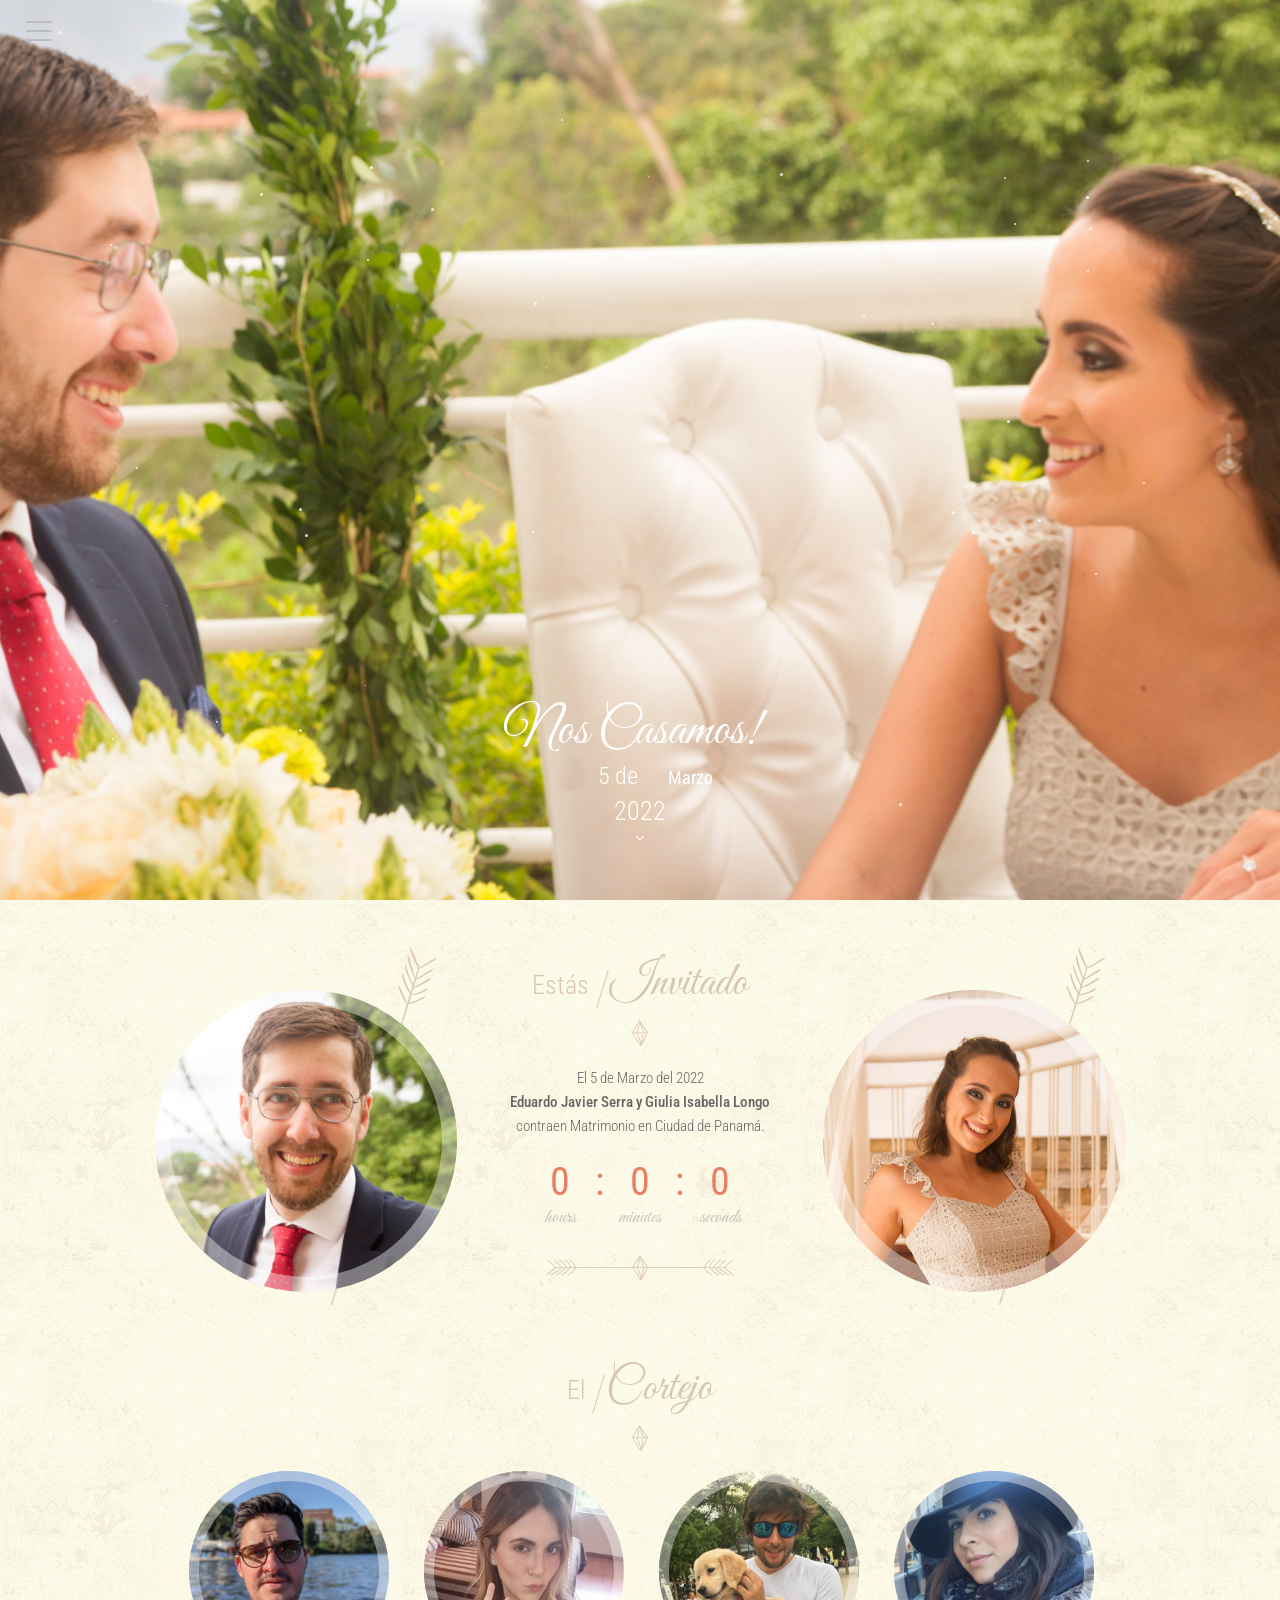
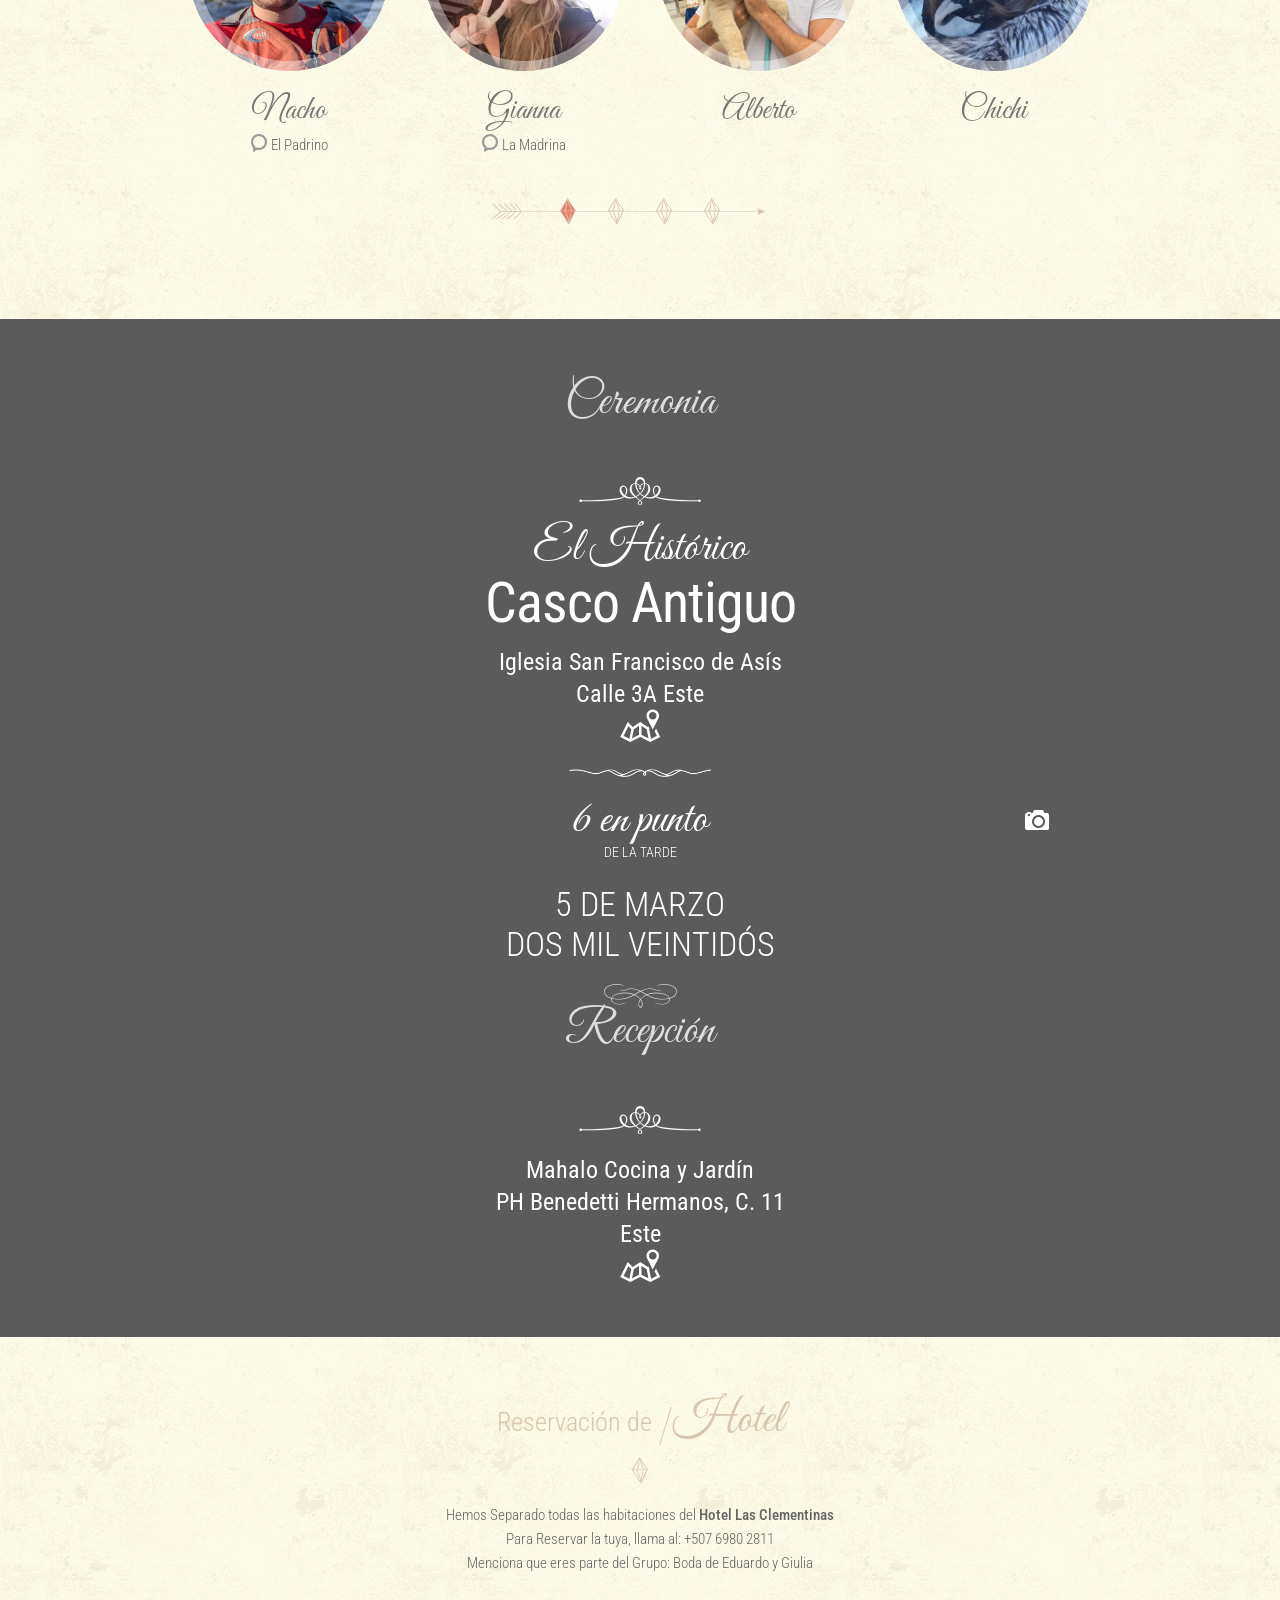
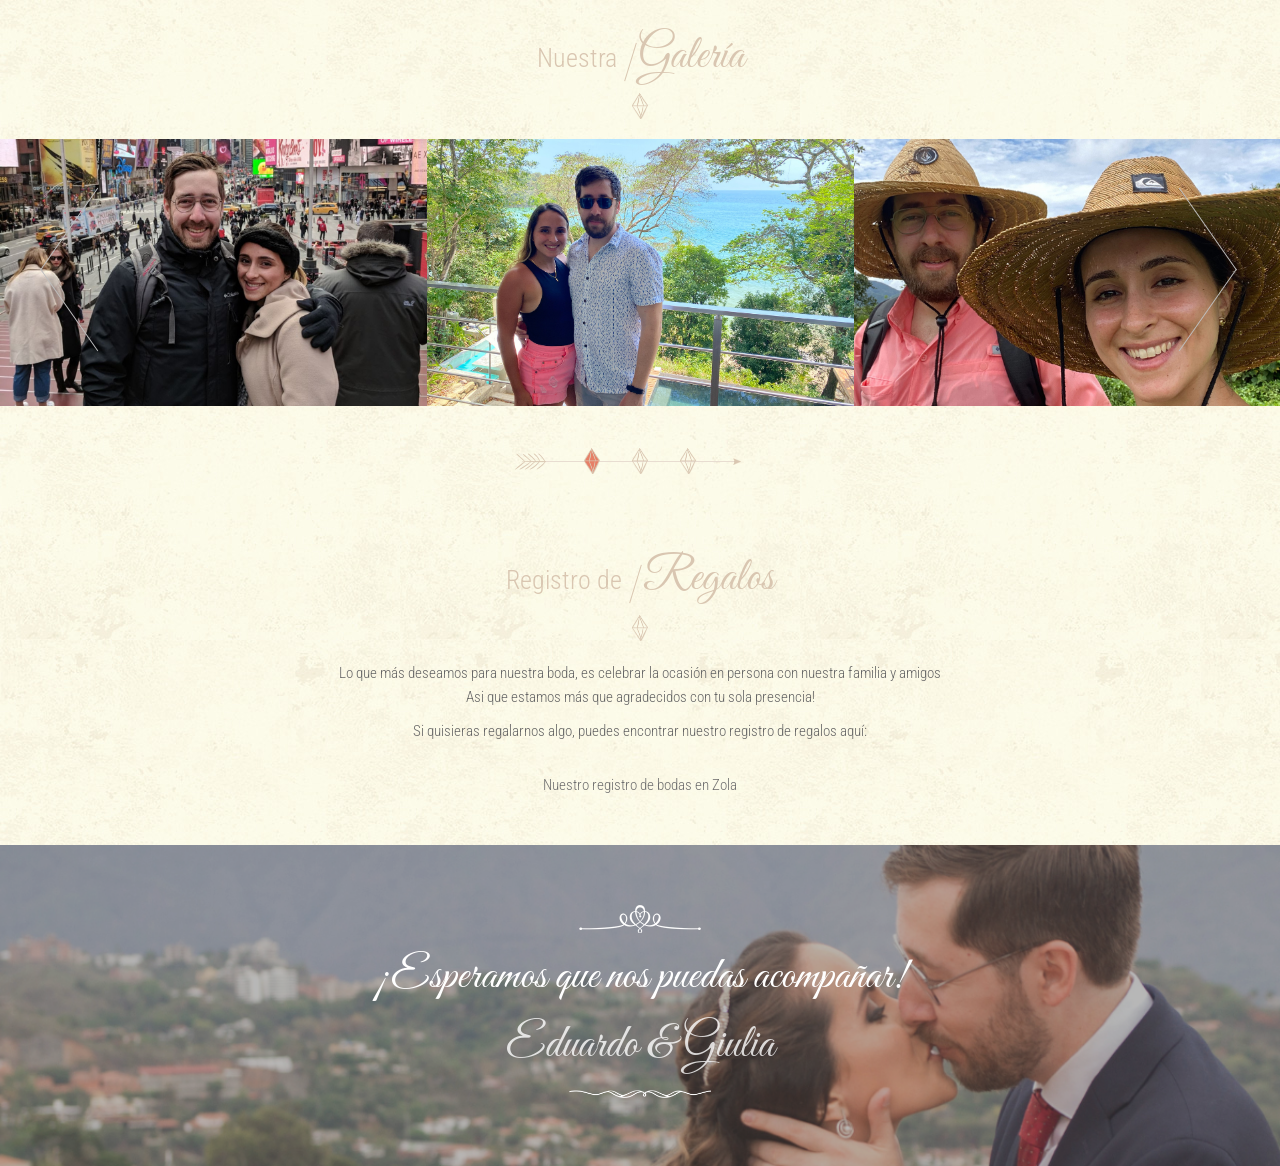
==== commit afdf5daa: "https fonts" ====
--- a/index.html
+++ b/index.html
@@ -24,8 +24,8 @@
 
 
 <!-- Google Fonts -->
-<link href='http://fonts.googleapis.com/css?family=Great+Vibes' rel='stylesheet' type='text/css'>
-<link href='http://fonts.googleapis.com/css?family=Roboto+Condensed:400,300,700' rel='stylesheet' type='text/css'>
+<link href='https://fonts.googleapis.com/css?family=Great+Vibes' rel='stylesheet' type='text/css'>
+<link href='https://fonts.googleapis.com/css?family=Roboto+Condensed:400,300,700' rel='stylesheet' type='text/css'>
 
 
 </head>
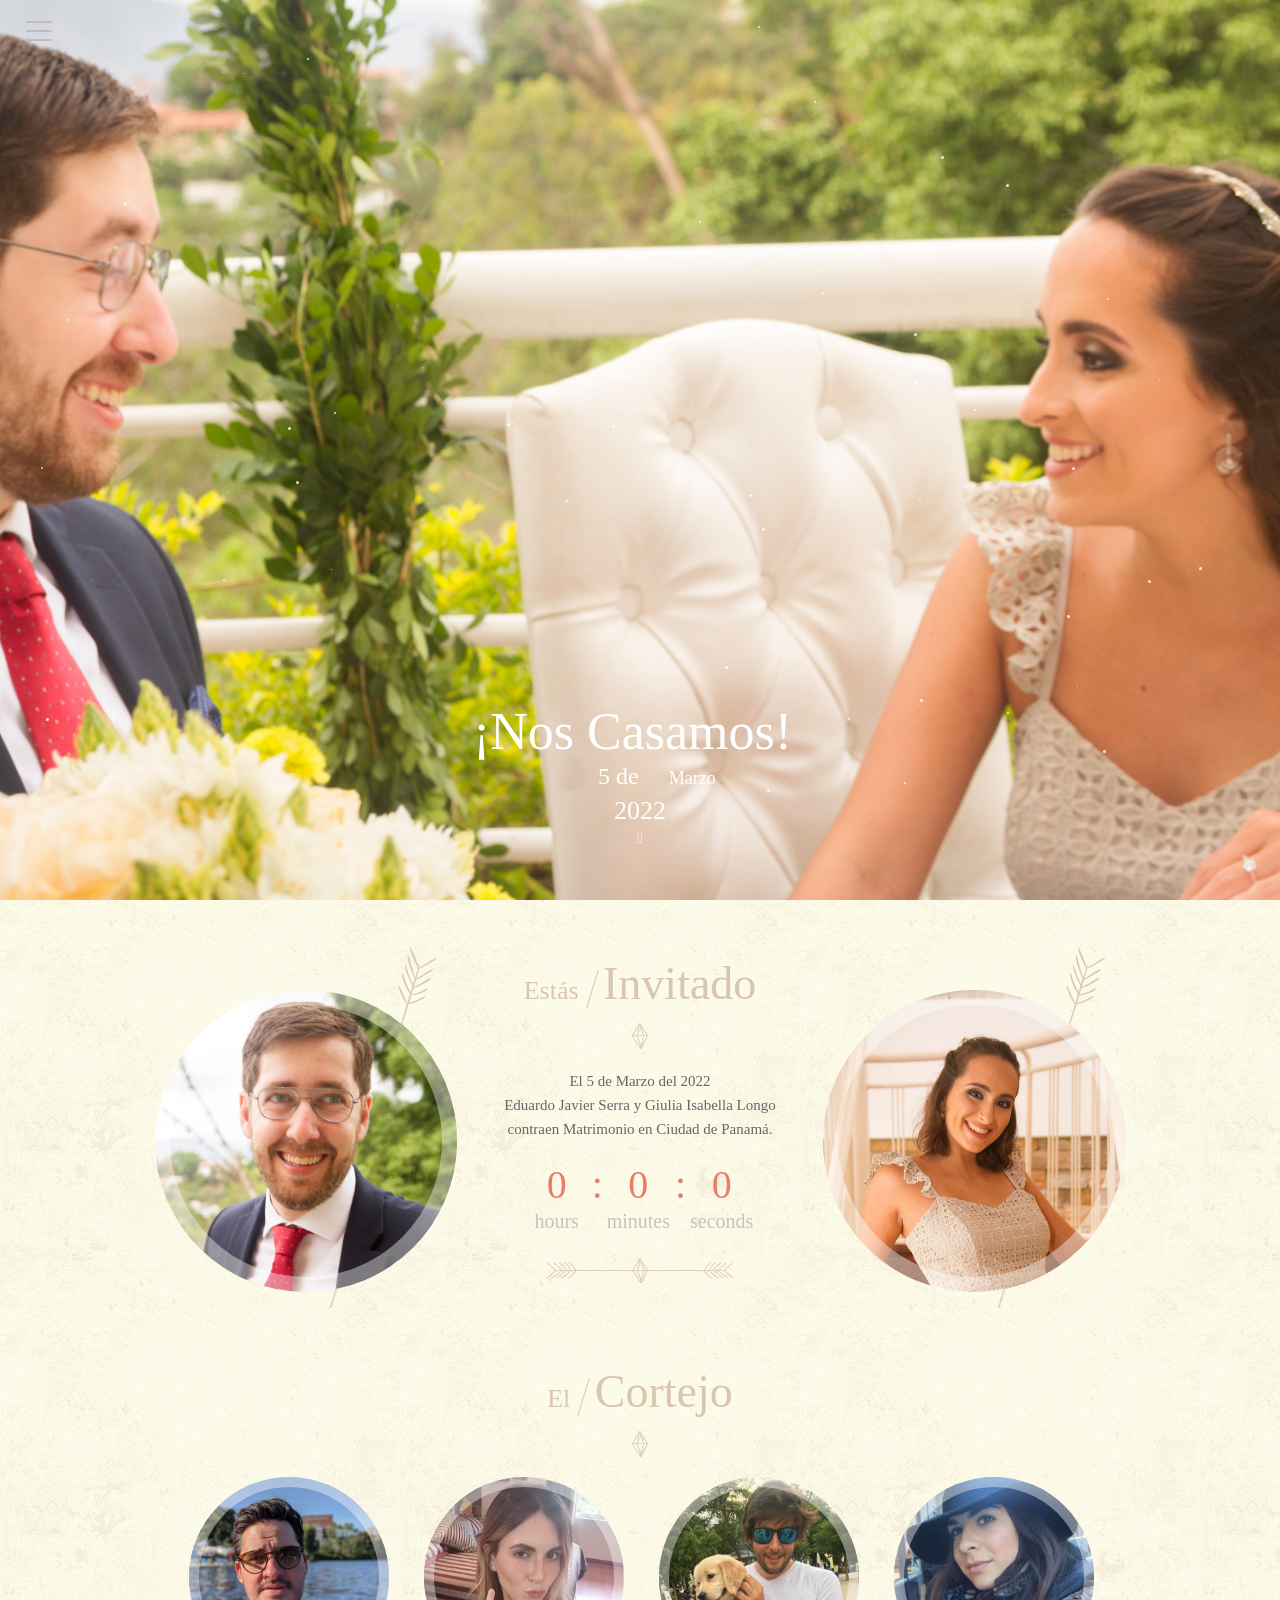
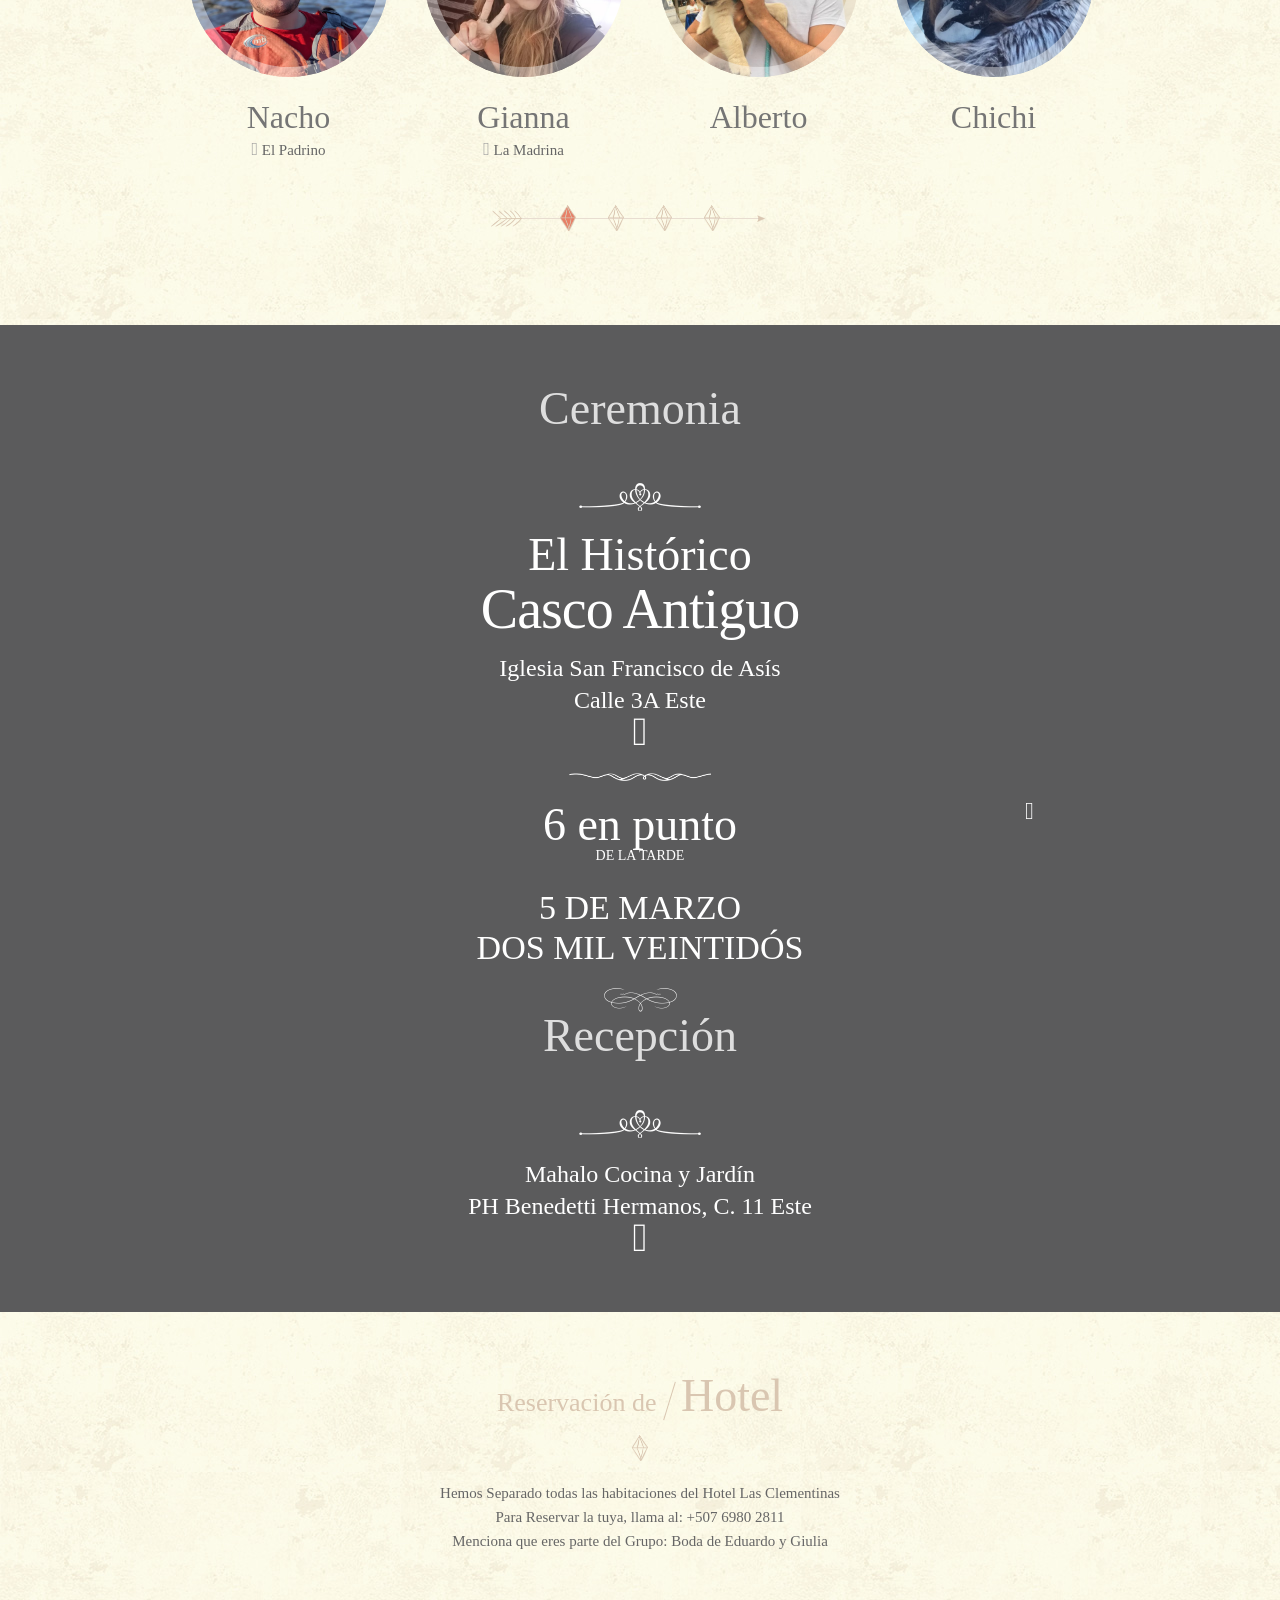
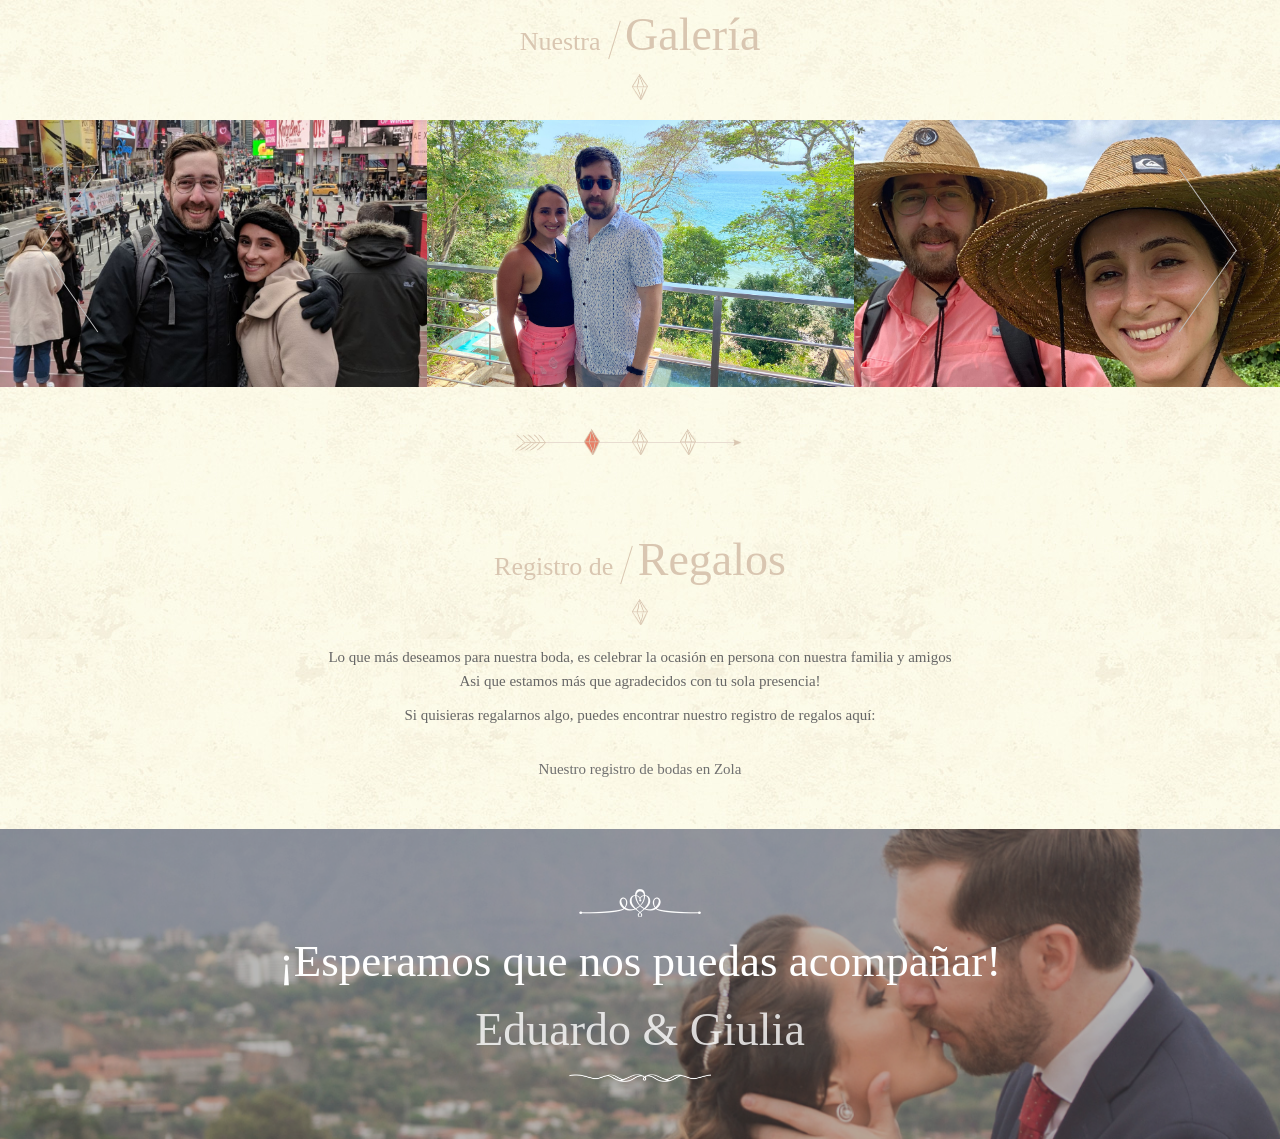
==== commit cd99ed04: "fixes" ====
--- a/index.html
+++ b/index.html
@@ -24,8 +24,8 @@
 
 
 <!-- Google Fonts -->
-<link href='https://fonts.googleapis.com/css?family=Great+Vibes' rel='stylesheet' type='text/css'>
-<link href='https://fonts.googleapis.com/css?family=Roboto+Condensed:400,300,700' rel='stylesheet' type='text/css'>
+<link href='http://fonts.googleapis.com/css?family=Great+Vibes' rel='stylesheet' type='text/css'>
+<link href='http://fonts.googleapis.com/css?family=Roboto+Condensed:400,300,700' rel='stylesheet' type='text/css'>
 
 
 </head>
@@ -68,12 +68,12 @@
 <div class="page">
  
     <!-- Intro -->
-    <section class="home_intro white_txt" id="nos_casamos" data-image="images/Header/HeaderFondo.png">        
+    <section class="home_intro white_txt parallax2" id="nos_casamos" data-image="images/Header/HeaderFondo.png">        
     	<div class="home_txt" data-0="opacity:1" data-top-bottom="opacity:0">
             
             <!-- Intro Text -->
             
-            <div class="title1 title1_2">Nos Casamos!</div>
+            <div class="title1 title1_2">¡Nos Casamos!</div>
             <div class="bullet"><span>5 de<b>Marzo</b></span></div>
             <div class="title0">2022</div>
             <a href="#married" class="intro_down"><span><i class="fa fa-angle-down"></i></span></a>
@@ -196,7 +196,7 @@
             <!-- Photocamera Icon -->
             <div class="photocamera"><span class="flaticon-slr2"></span></div>
 
-            <div class="when_where_container opacity">
+            <div class="opacity">
             <h2> Ceremonia</h2>
                 
                 <!-- Texts -->
@@ -246,28 +246,28 @@
                 <img src="images/Galeria/Gallery1.png" alt="Gallery 1">    
             </div>
             <div class="gallery_item">
-                <img src="images/Galeria/Gallery2.png" alt="Gallery 2">    
-            </div>
-            <div class="gallery_item">
-                <img src="images/Galeria/Gallery3.png" alt="Gallery 3">    
-            </div>
-            <div class="gallery_item">
-                <img src="images/Galeria/Gallery4.png" alt="Gallery 4">    
-            </div>
-            <div class="gallery_item">
-                <img src="images/Galeria/Gallery5.png" alt="Gallery 5">    
-            </div>
-            <div class="gallery_item">
-                <img src="images/Galeria/Gallery6.png" alt="Gallery 6">    
-            </div>
-            <div class="gallery_item">
-                <img src="images/Galeria/Gallery7.png" alt="Gallery 7">    
-            </div>
-            <div class="gallery_item">
-                <img src="images/Galeria/Gallery8.png" alt="Gallery 8">    
-            </div>
-            <div class="gallery_item">
-                <img src="images/Galeria/Gallery9.png" alt="Gallery 9">    
+                <img src="images/Galeria/Gallery2.png" alt="Gallery 1">    
+            </div>
+            <div class="gallery_item">
+                <img src="images/Galeria/Gallery3.png" alt="Gallery 1">    
+            </div>
+            <div class="gallery_item">
+                <img src="images/Galeria/Gallery4.png" alt="Gallery 1">    
+            </div>
+            <div class="gallery_item">
+                <img src="images/Galeria/Gallery5.png" alt="Gallery 1">    
+            </div>
+            <div class="gallery_item">
+                <img src="images/Galeria/Gallery6.png" alt="Gallery 1">    
+            </div>
+            <div class="gallery_item">
+                <img src="images/Galeria/Gallery7.png" alt="Gallery 1">    
+            </div>
+            <div class="gallery_item">
+                <img src="images/Galeria/Gallery8.png" alt="Gallery 1">    
+            </div>
+            <div class="gallery_item">
+                <img src="images/Galeria/Gallery9.png" alt="Gallery 1">    
             </div>
         </div>
     </section>
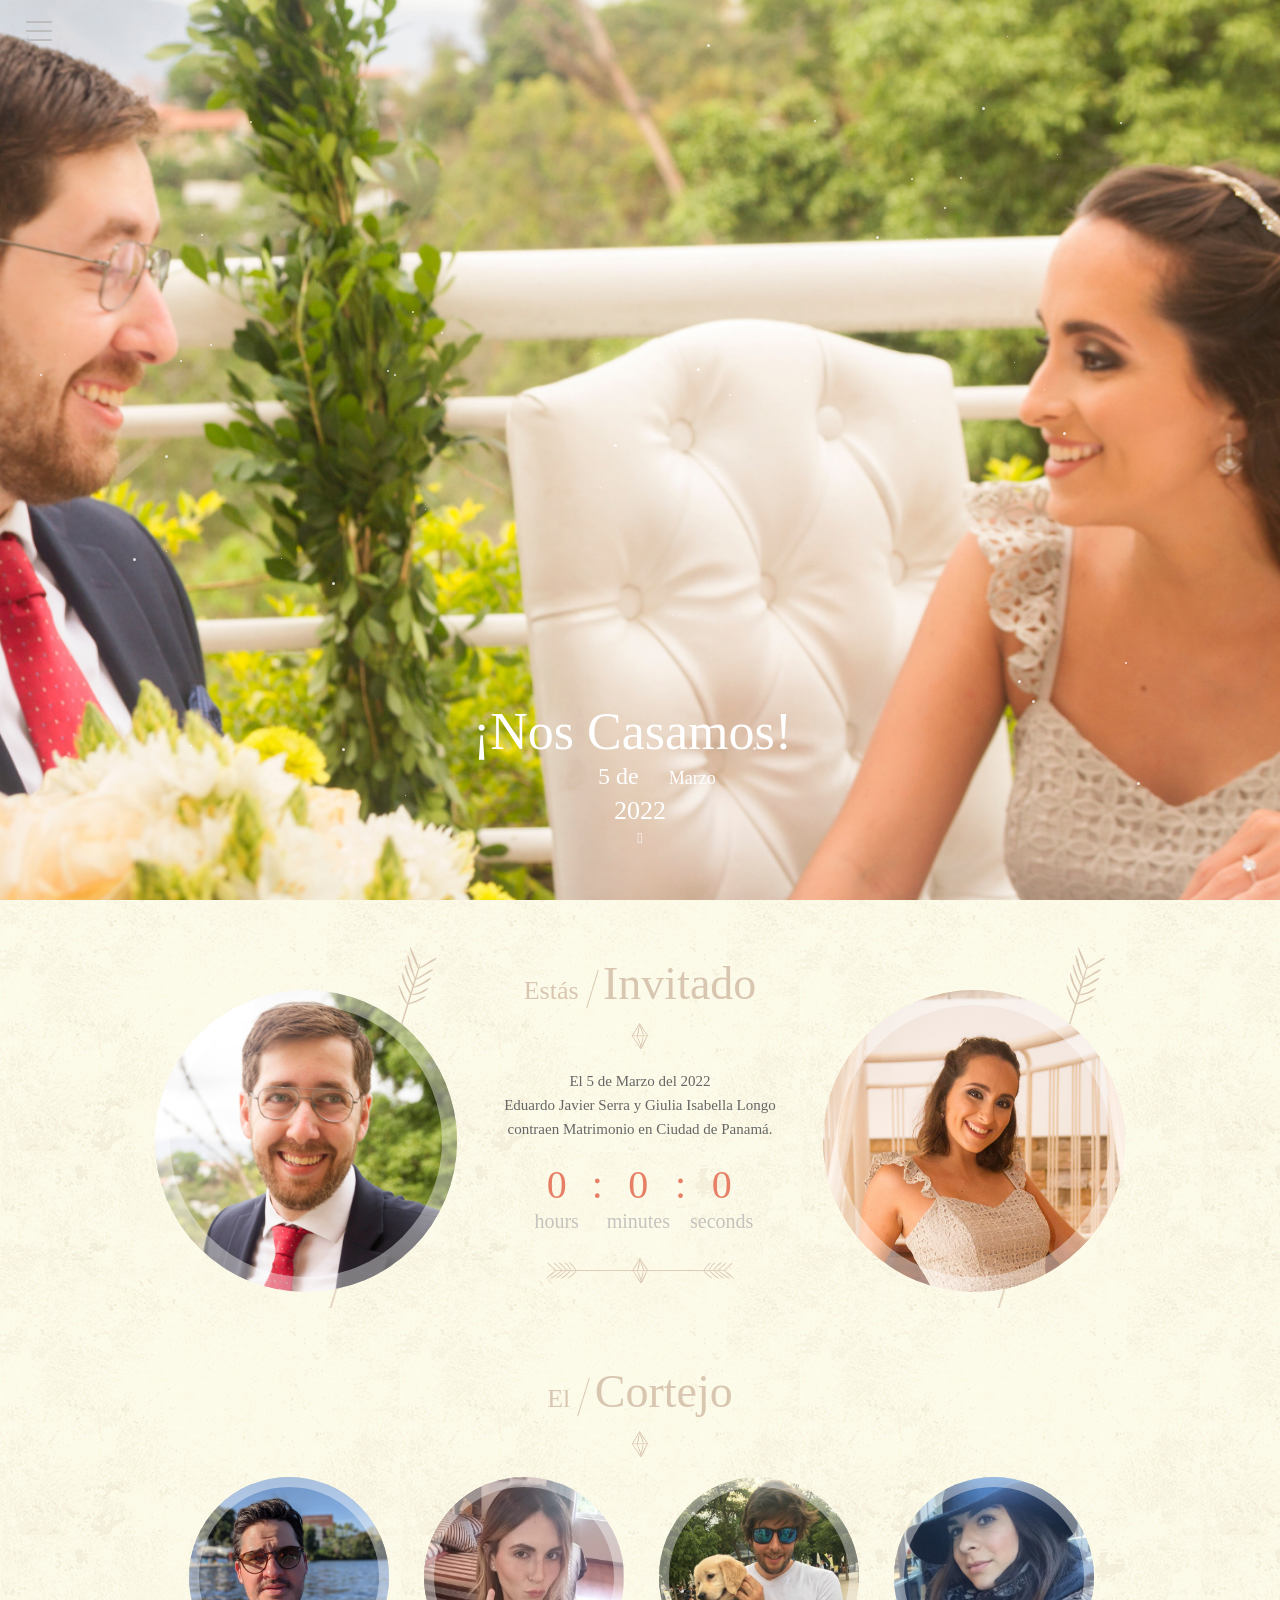
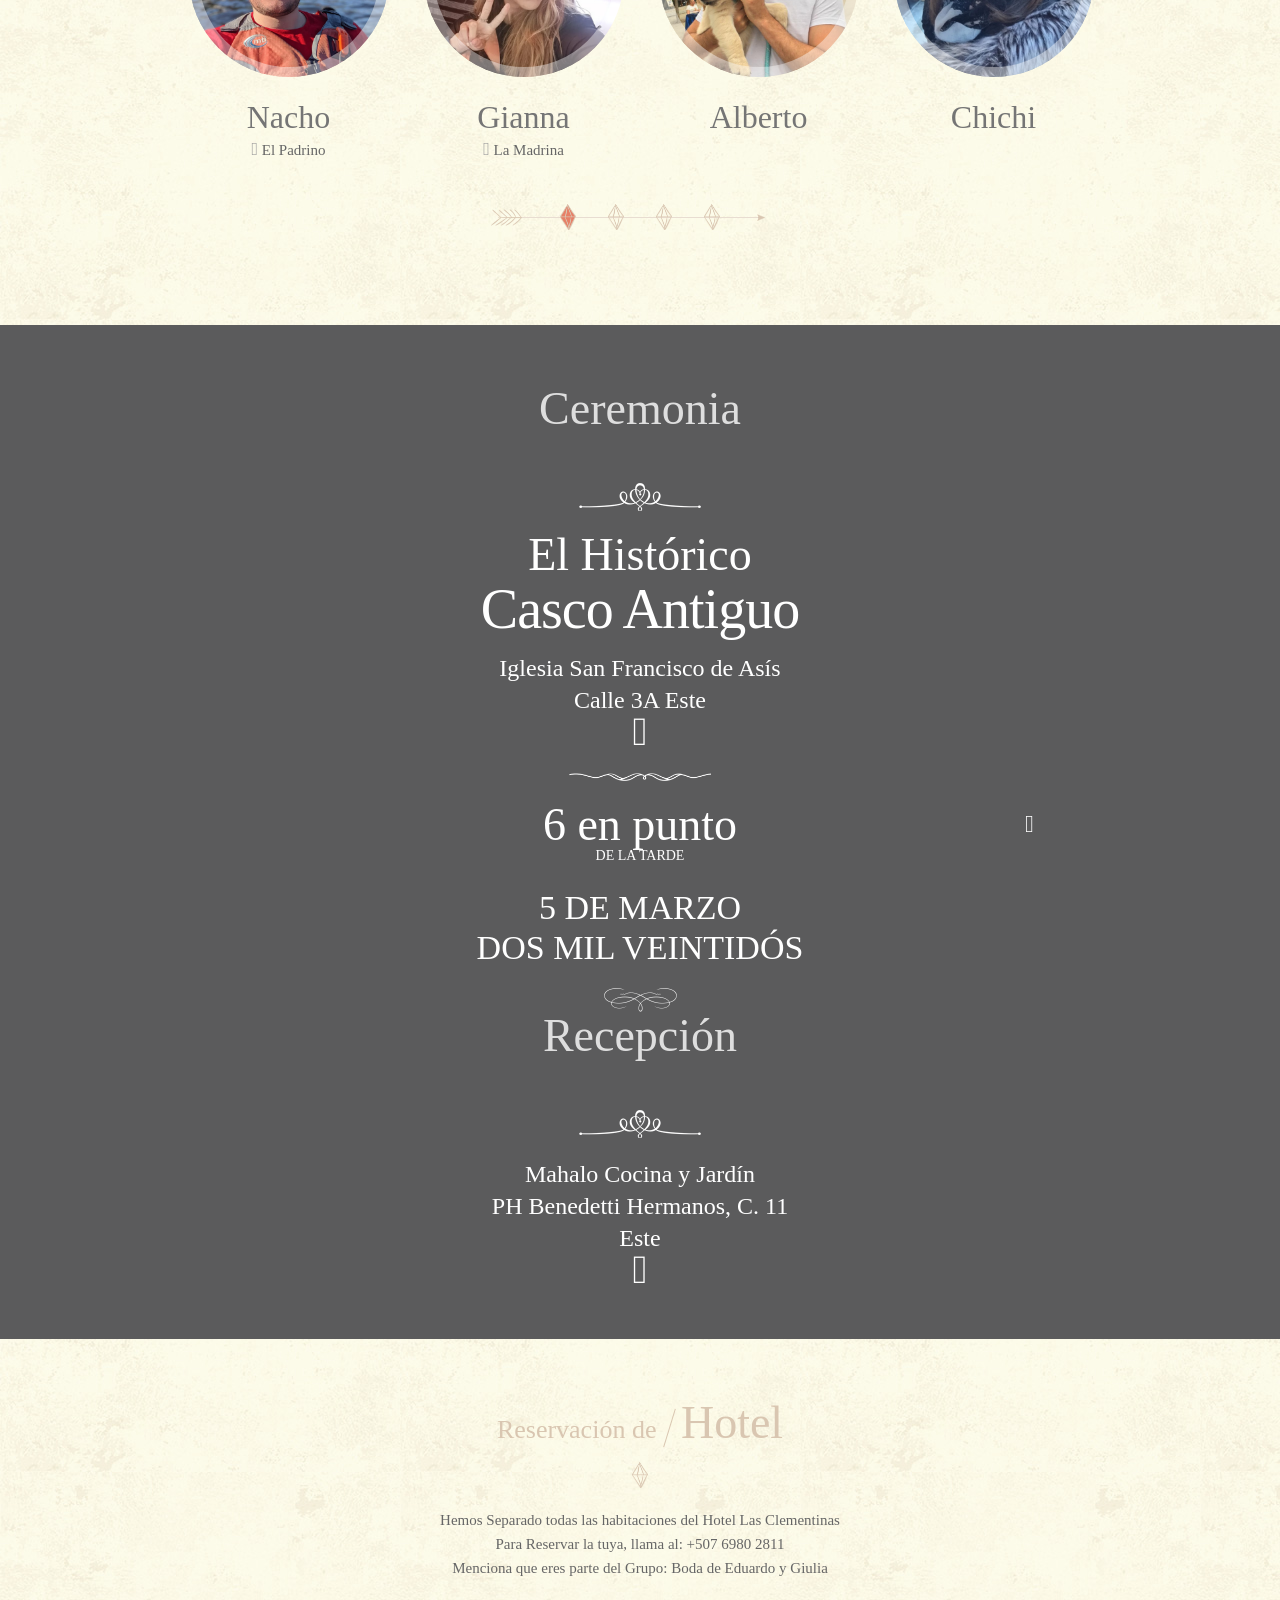
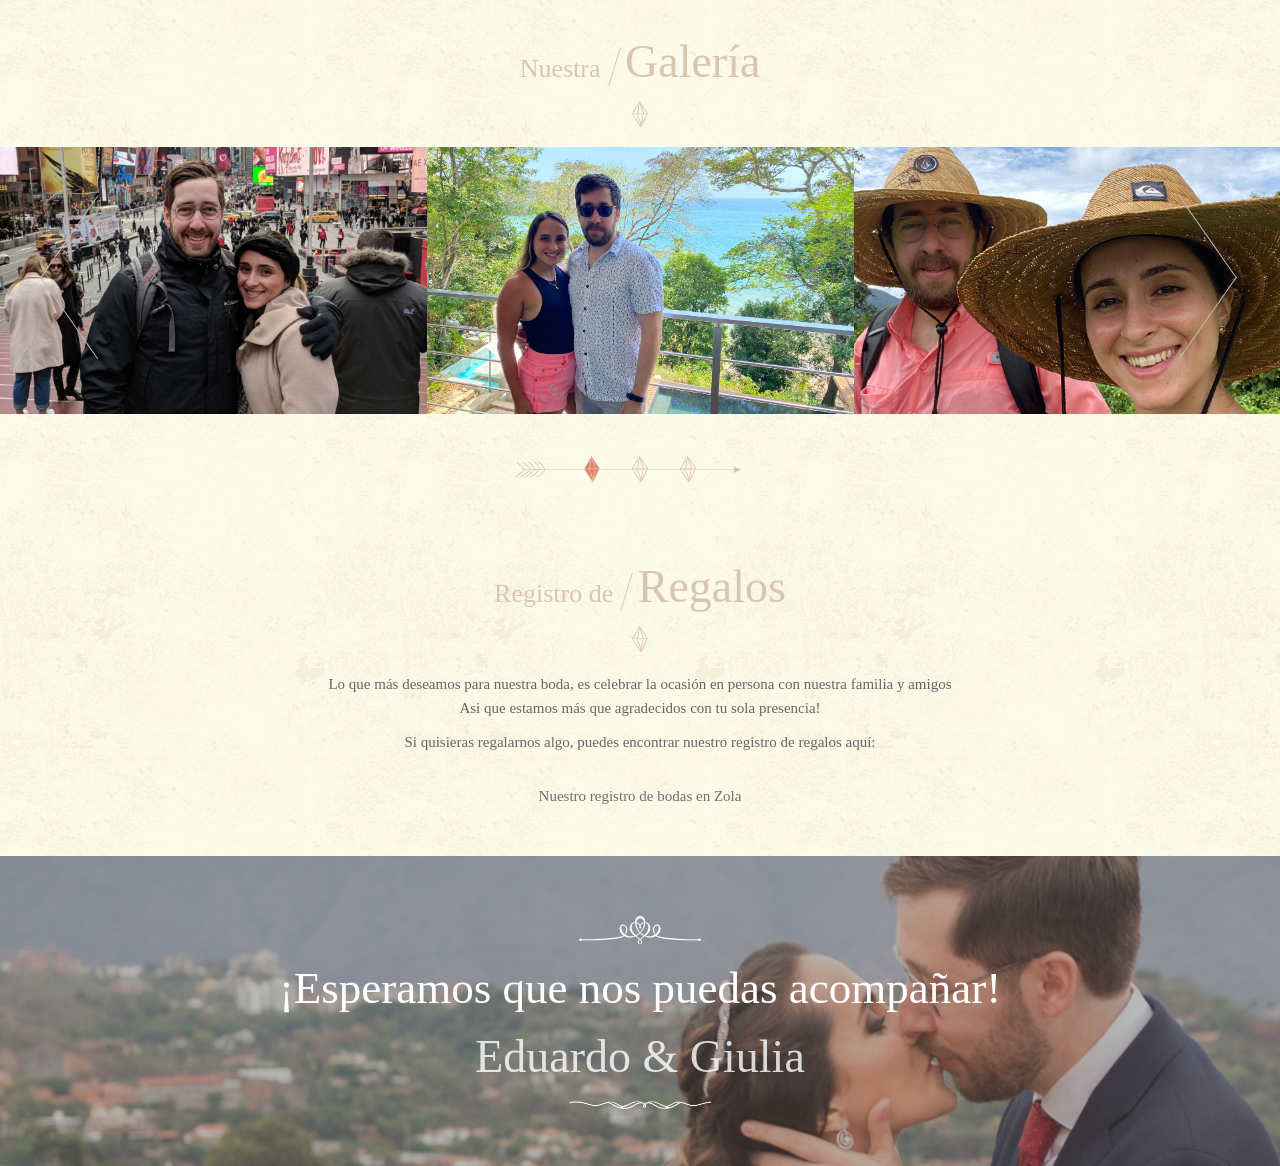
==== commit 7982df21: "Merge branch 'master' of https://github.com/EduardoSerra/serralongo" ====
--- a/index.html
+++ b/index.html
@@ -24,8 +24,8 @@
 
 
 <!-- Google Fonts -->
-<link href='http://fonts.googleapis.com/css?family=Great+Vibes' rel='stylesheet' type='text/css'>
-<link href='http://fonts.googleapis.com/css?family=Roboto+Condensed:400,300,700' rel='stylesheet' type='text/css'>
+<link href='https://fonts.googleapis.com/css?family=Great+Vibes' rel='stylesheet' type='text/css'>
+<link href='https://fonts.googleapis.com/css?family=Roboto+Condensed:400,300,700' rel='stylesheet' type='text/css'>
 
 
 </head>
@@ -68,7 +68,7 @@
 <div class="page">
  
     <!-- Intro -->
-    <section class="home_intro white_txt parallax2" id="nos_casamos" data-image="images/Header/HeaderFondo.png">        
+    <section class="home_intro white_txt" id="nos_casamos" data-image="images/Header/HeaderFondo.png">        
     	<div class="home_txt" data-0="opacity:1" data-top-bottom="opacity:0">
             
             <!-- Intro Text -->
@@ -196,7 +196,7 @@
             <!-- Photocamera Icon -->
             <div class="photocamera"><span class="flaticon-slr2"></span></div>
 
-            <div class="opacity">
+            <div class="when_where_container opacity">
             <h2> Ceremonia</h2>
                 
                 <!-- Texts -->
@@ -246,28 +246,28 @@
                 <img src="images/Galeria/Gallery1.png" alt="Gallery 1">    
             </div>
             <div class="gallery_item">
-                <img src="images/Galeria/Gallery2.png" alt="Gallery 1">    
-            </div>
-            <div class="gallery_item">
-                <img src="images/Galeria/Gallery3.png" alt="Gallery 1">    
-            </div>
-            <div class="gallery_item">
-                <img src="images/Galeria/Gallery4.png" alt="Gallery 1">    
-            </div>
-            <div class="gallery_item">
-                <img src="images/Galeria/Gallery5.png" alt="Gallery 1">    
-            </div>
-            <div class="gallery_item">
-                <img src="images/Galeria/Gallery6.png" alt="Gallery 1">    
-            </div>
-            <div class="gallery_item">
-                <img src="images/Galeria/Gallery7.png" alt="Gallery 1">    
-            </div>
-            <div class="gallery_item">
-                <img src="images/Galeria/Gallery8.png" alt="Gallery 1">    
-            </div>
-            <div class="gallery_item">
-                <img src="images/Galeria/Gallery9.png" alt="Gallery 1">    
+                <img src="images/Galeria/Gallery2.png" alt="Gallery 2">    
+            </div>
+            <div class="gallery_item">
+                <img src="images/Galeria/Gallery3.png" alt="Gallery 3">    
+            </div>
+            <div class="gallery_item">
+                <img src="images/Galeria/Gallery4.png" alt="Gallery 4">    
+            </div>
+            <div class="gallery_item">
+                <img src="images/Galeria/Gallery5.png" alt="Gallery 5">    
+            </div>
+            <div class="gallery_item">
+                <img src="images/Galeria/Gallery6.png" alt="Gallery 6">    
+            </div>
+            <div class="gallery_item">
+                <img src="images/Galeria/Gallery7.png" alt="Gallery 7">    
+            </div>
+            <div class="gallery_item">
+                <img src="images/Galeria/Gallery8.png" alt="Gallery 8">    
+            </div>
+            <div class="gallery_item">
+                <img src="images/Galeria/Gallery9.png" alt="Gallery 9">    
             </div>
         </div>
     </section>
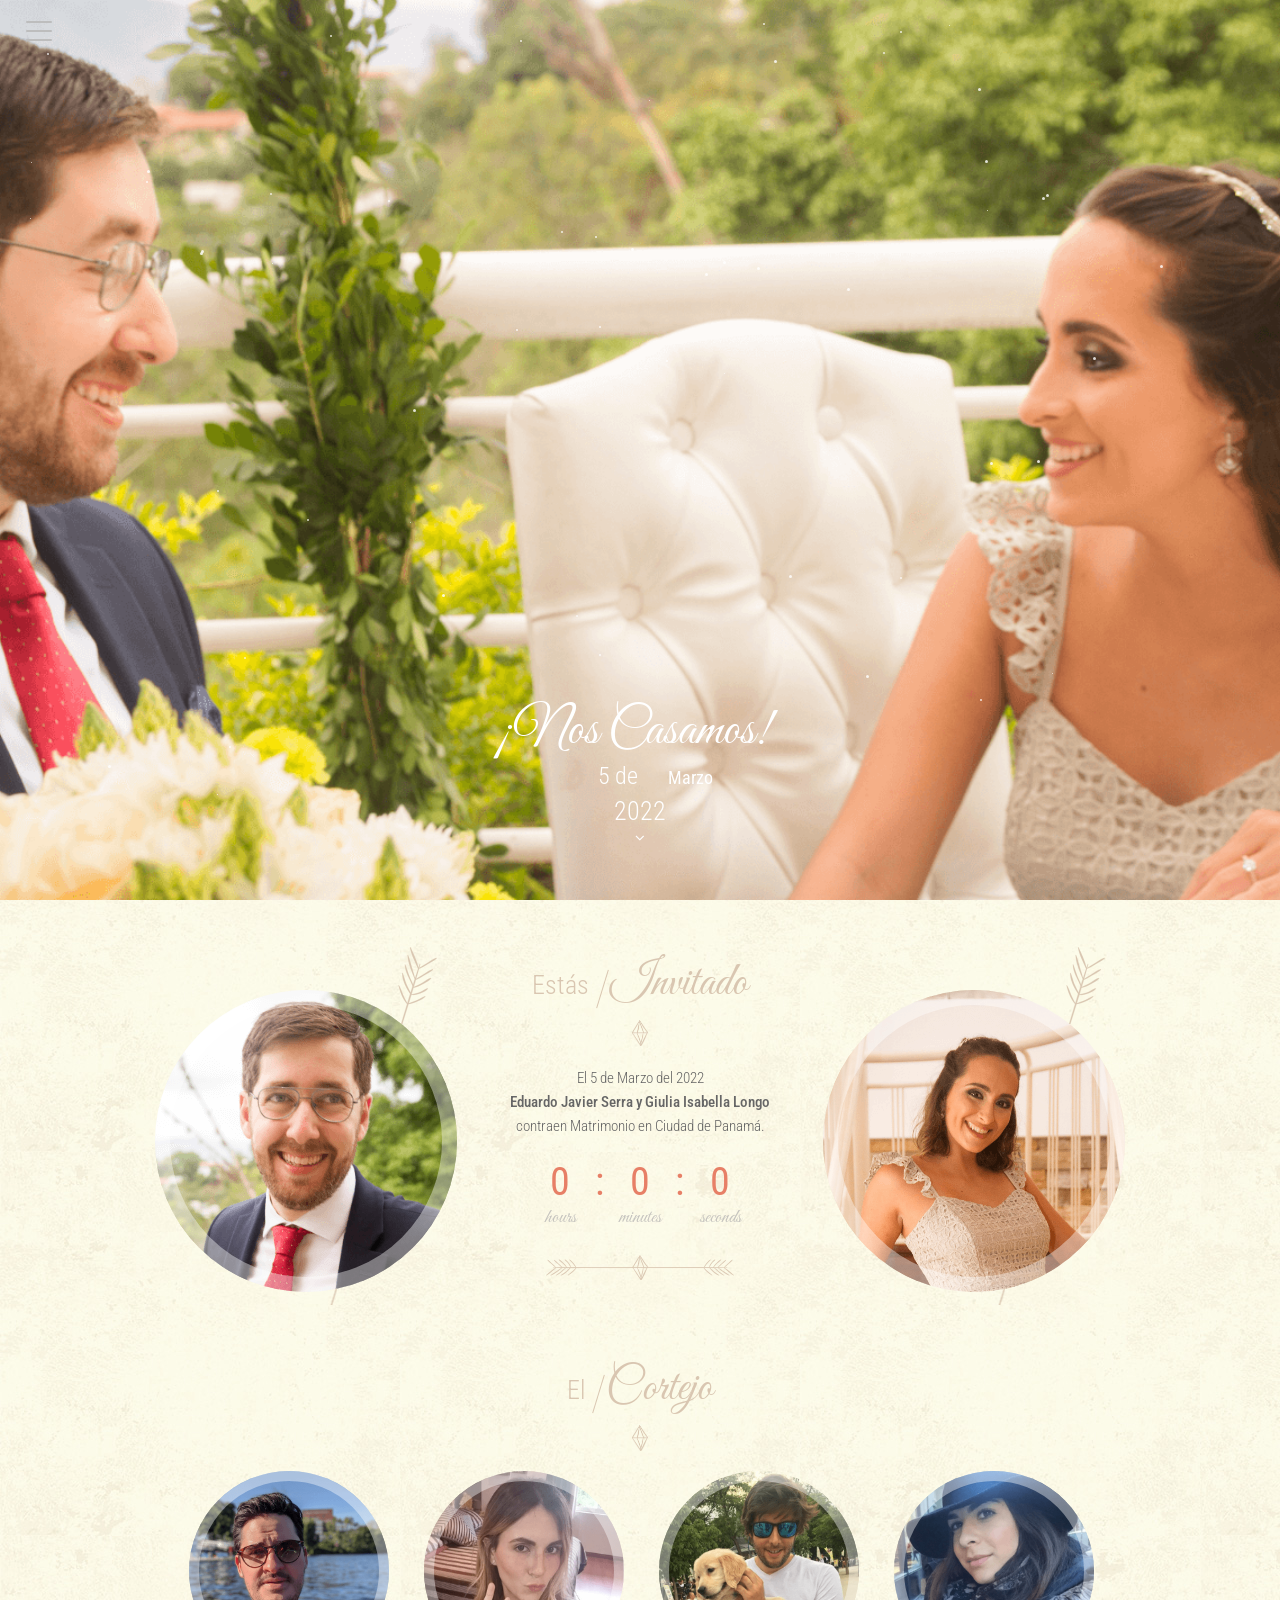
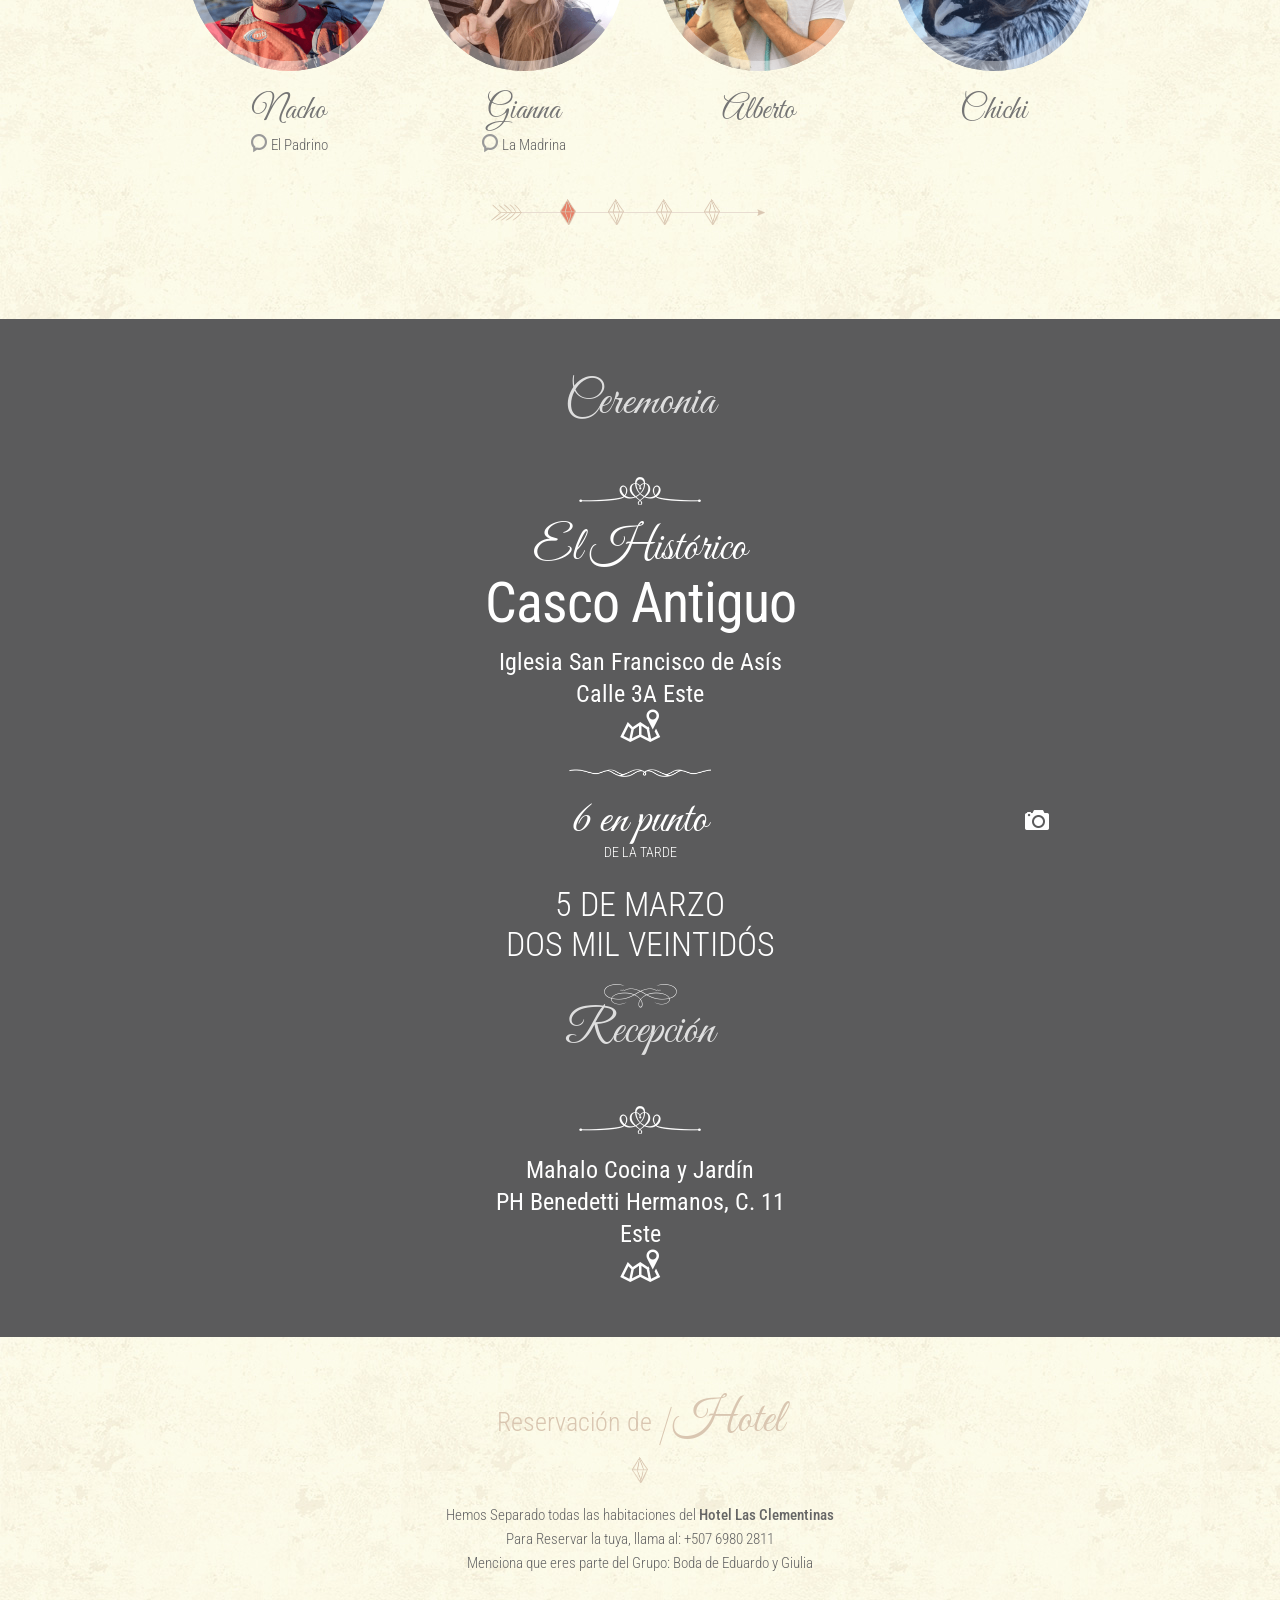
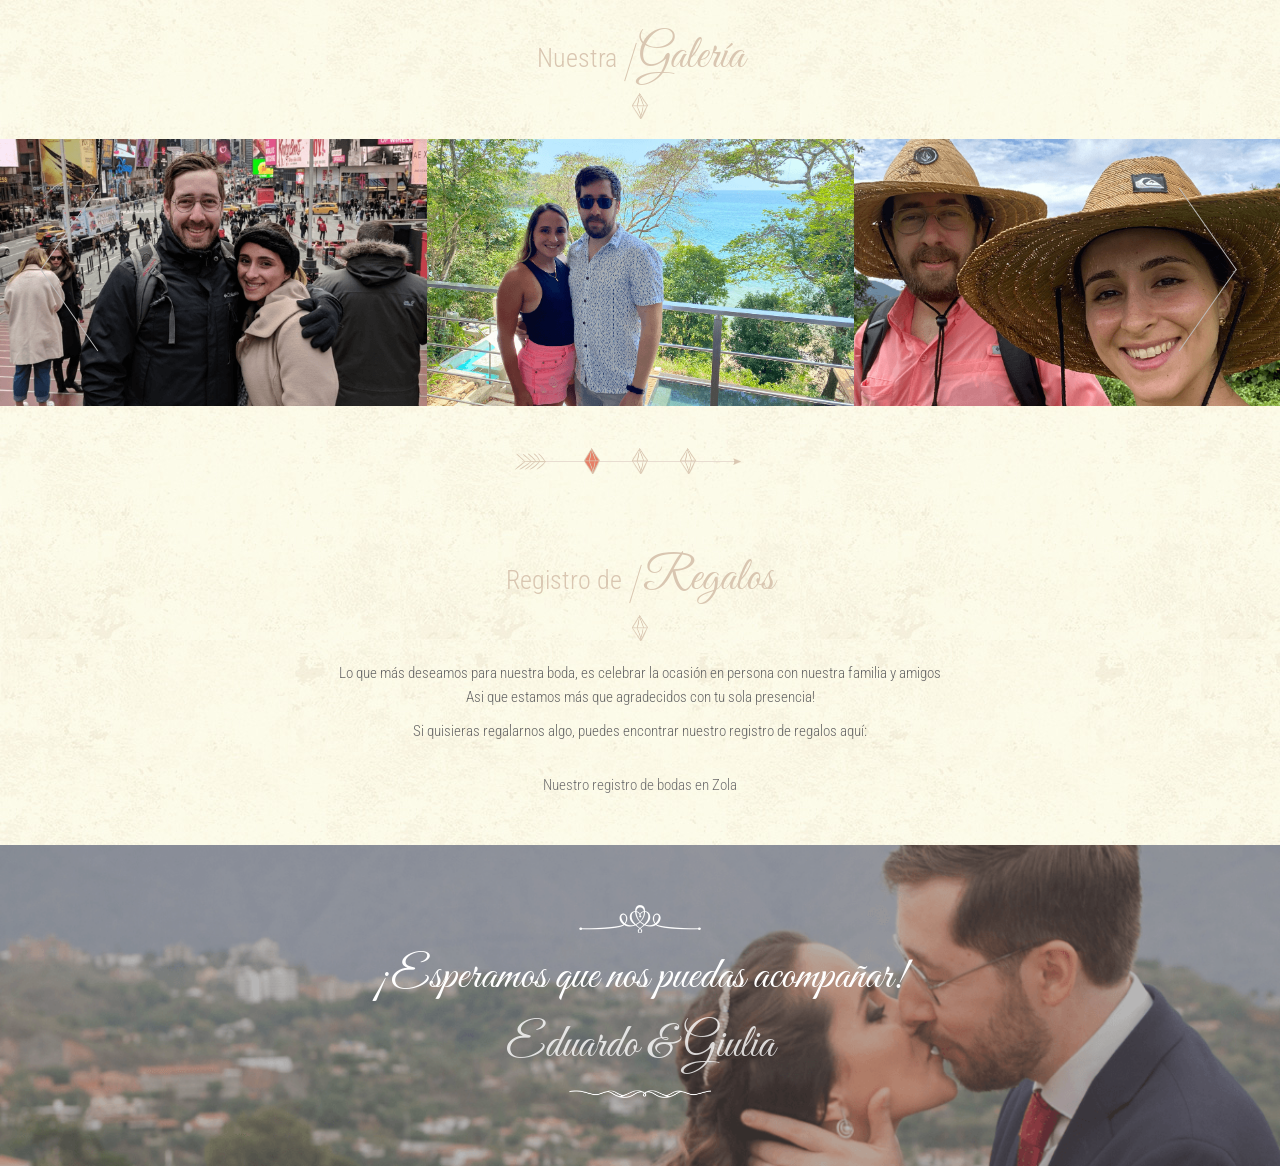
==== commit 209a43f2: "images optimize" ====
--- a/index.html
+++ b/index.html
@@ -68,7 +68,7 @@
 <div class="page">
  
     <!-- Intro -->
-    <section class="home_intro white_txt" id="nos_casamos" data-image="images/Header/HeaderFondo.png">        
+    <section class="home_intro white_txt" id="nos_casamos" data-image="images/HeaderFondo.png">        
     	<div class="home_txt" data-0="opacity:1" data-top-bottom="opacity:0">
             
             <!-- Intro Text -->
@@ -189,7 +189,7 @@
     
 
     <!-- When & Where -->
-    <section class="when_where white_txt parallax" id="when_where" data-image="images/Lugar/LugarFondo.png" data-bottom-top="opacity:0;" data-bottom="opacity:1;">
+    <section class="when_where white_txt parallax" id="when_where" data-image="images/LugarFondo.png" data-bottom-top="opacity:0;" data-bottom="opacity:1;">
         <div class="over"></div>
         <div class="container">
                
@@ -288,7 +288,7 @@
     <!-- Gift Registry End -->
 
     <!-- Footer -->
-    <section class="footer white_txt parallax" id="footer" data-image="images/Footer/FooterFondo.png">
+    <section class="footer white_txt parallax" id="footer" data-image="images/FooterFondo.png">
         <div class="over"></div>
         <div class="container">
 
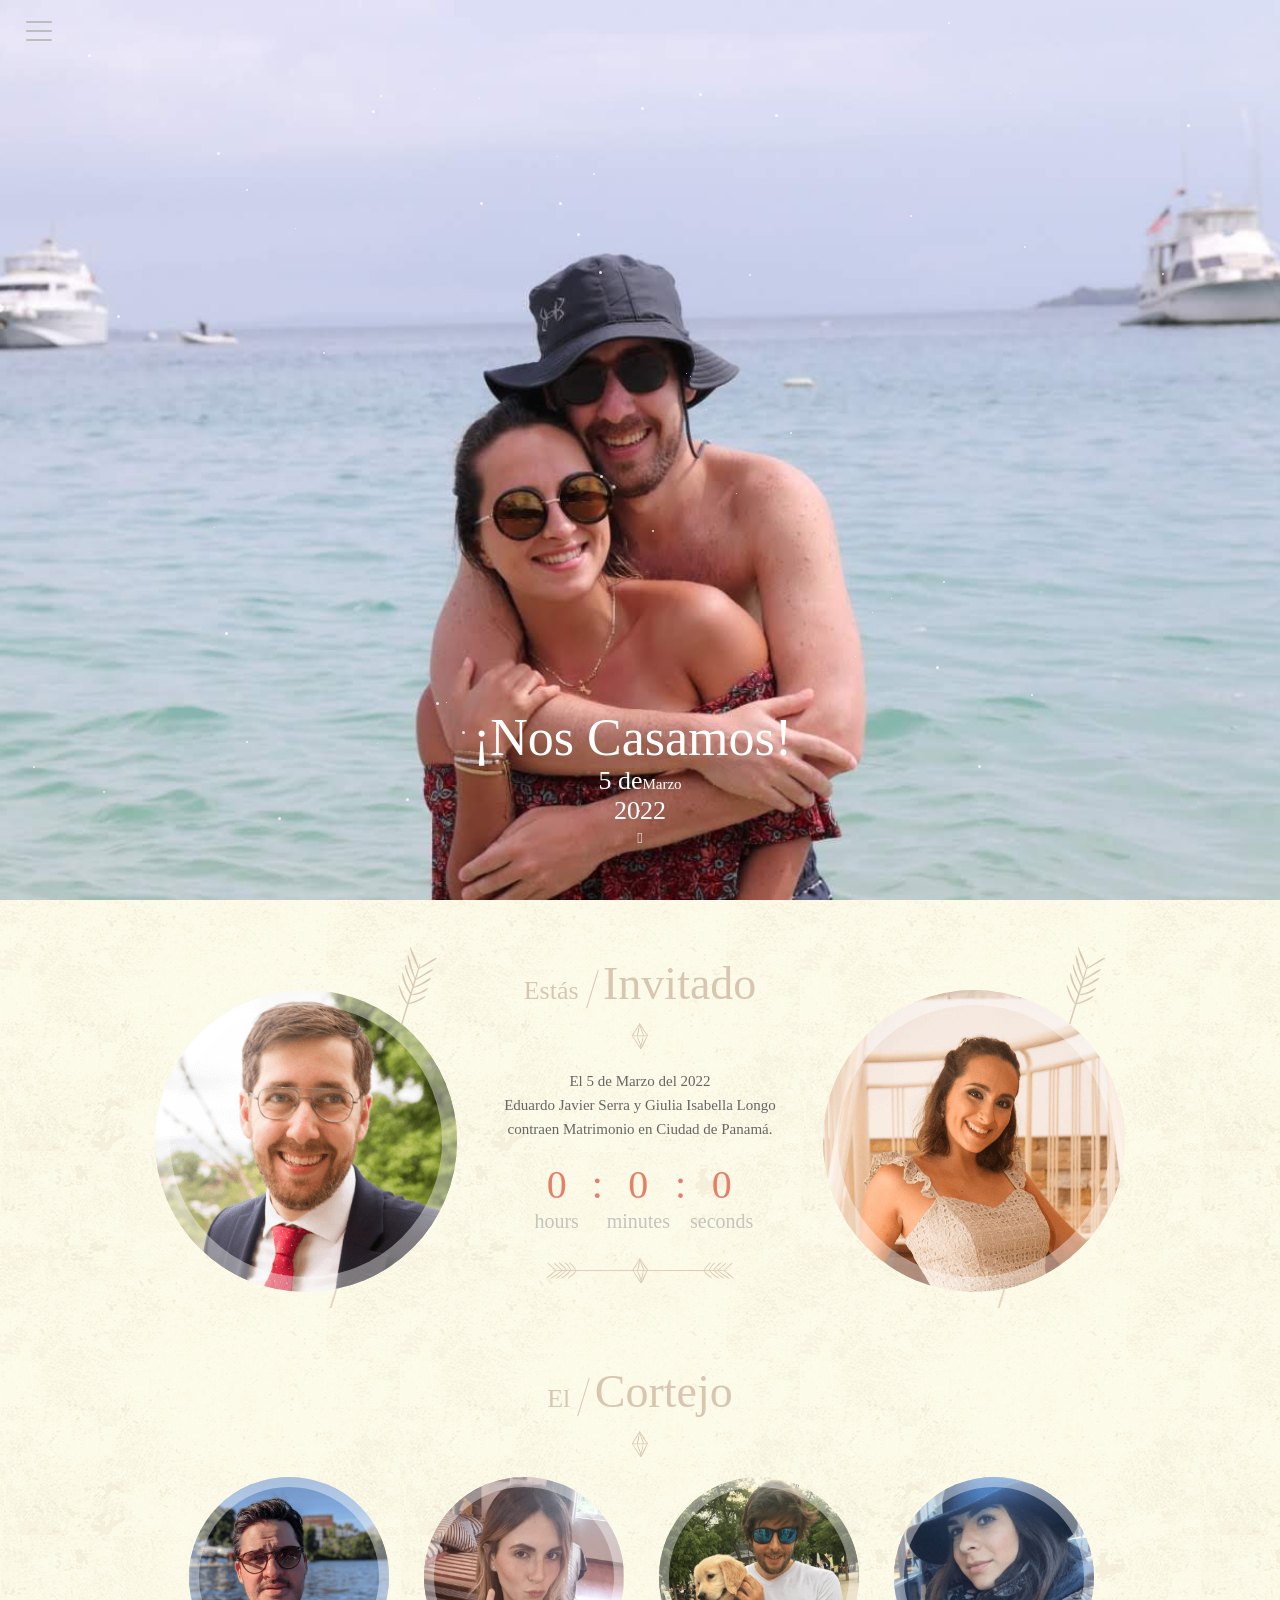
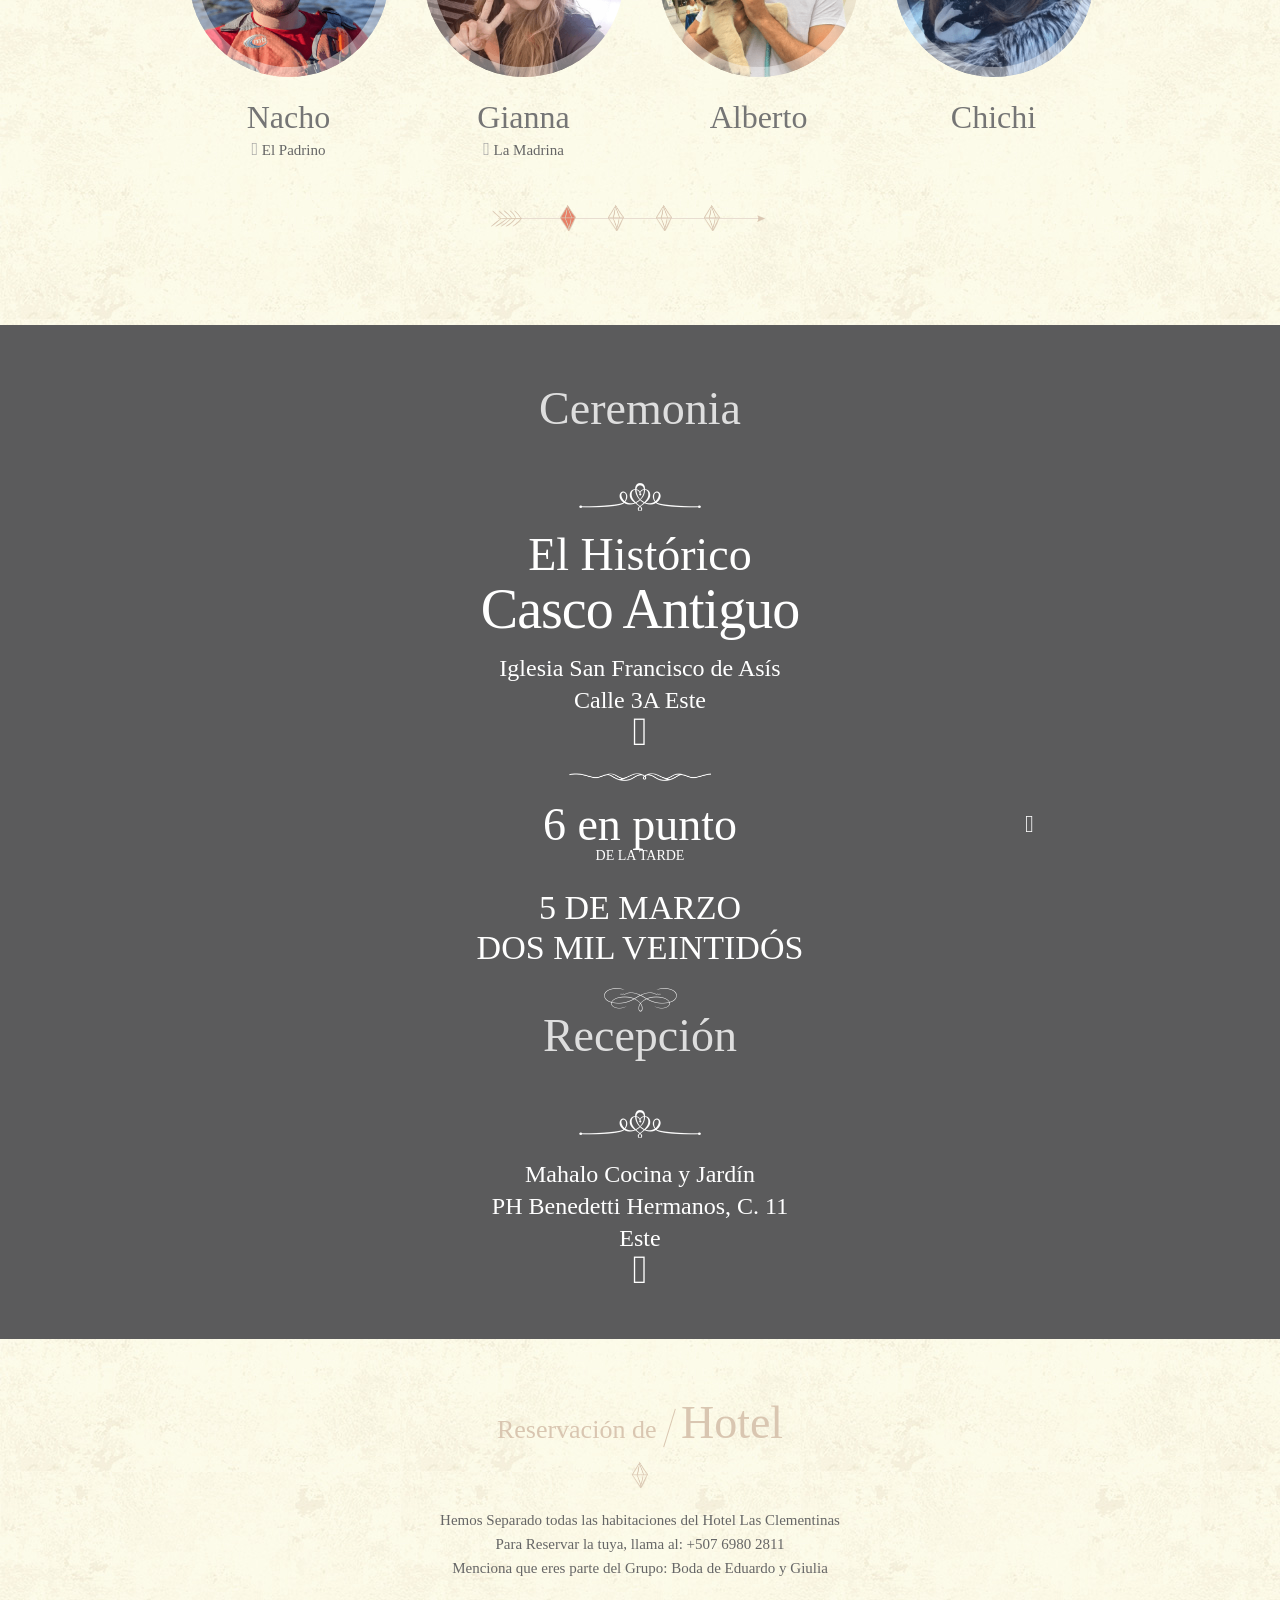
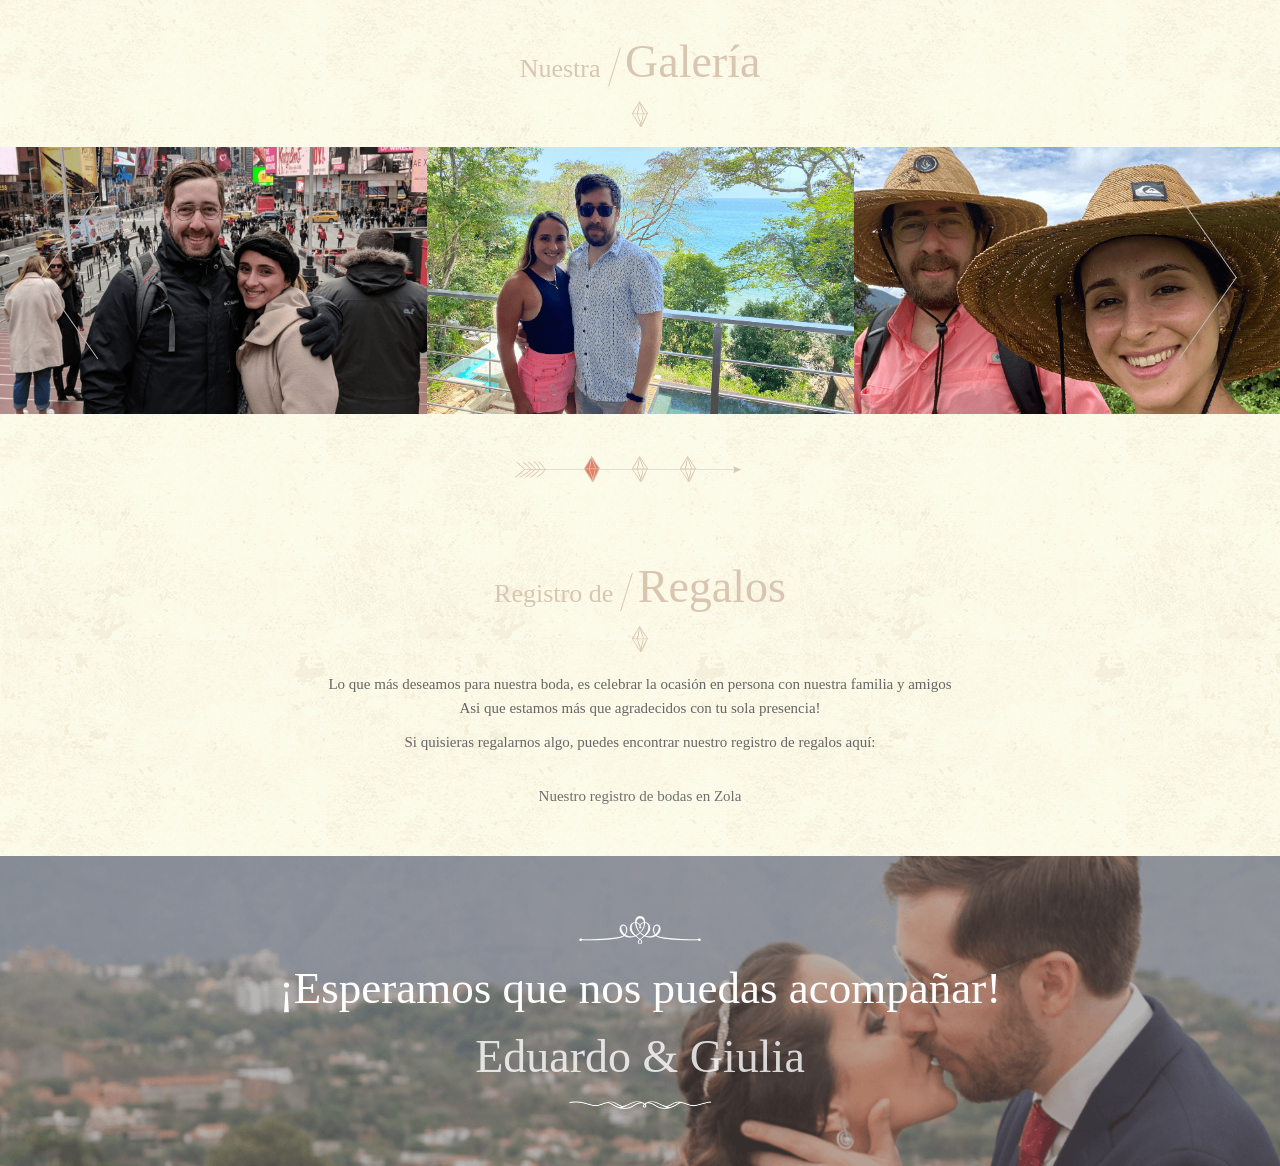
==== commit 219ad86d: "fixes" ====
--- a/index.html
+++ b/index.html
@@ -68,13 +68,13 @@
 <div class="page">
  
     <!-- Intro -->
-    <section class="home_intro white_txt" id="nos_casamos" data-image="images/HeaderFondo.png">        
+    <section class="home_intro white_txt" id="nos_casamos" data-image="images/HeaderFondo.jpg">        
     	<div class="home_txt" data-0="opacity:1" data-top-bottom="opacity:0">
             
             <!-- Intro Text -->
             
             <div class="title1 title1_2">¡Nos Casamos!</div>
-            <div class="bullet"><span>5 de<b>Marzo</b></span></div>
+            <div class="title0"><span>5 de<b>Marzo</b></span></div>
             <div class="title0">2022</div>
             <a href="#married" class="intro_down"><span><i class="fa fa-angle-down"></i></span></a>
         </div>
@@ -160,6 +160,11 @@
 
             </div>
             <div class="guest_item">
+                <div class="guest_photo"><img src="images/Cortejo/Marco.png" alt="Mack"></div>
+                <div class="guest_title"><span> </span> Marco </div>
+
+            </div>
+            <div class="guest_item">
                 <div class="guest_photo"><img src="images/Cortejo/Mariella.png" alt="Mariella"></div>
                 <div class="guest_title"><span> </span> Mariella </div>
 
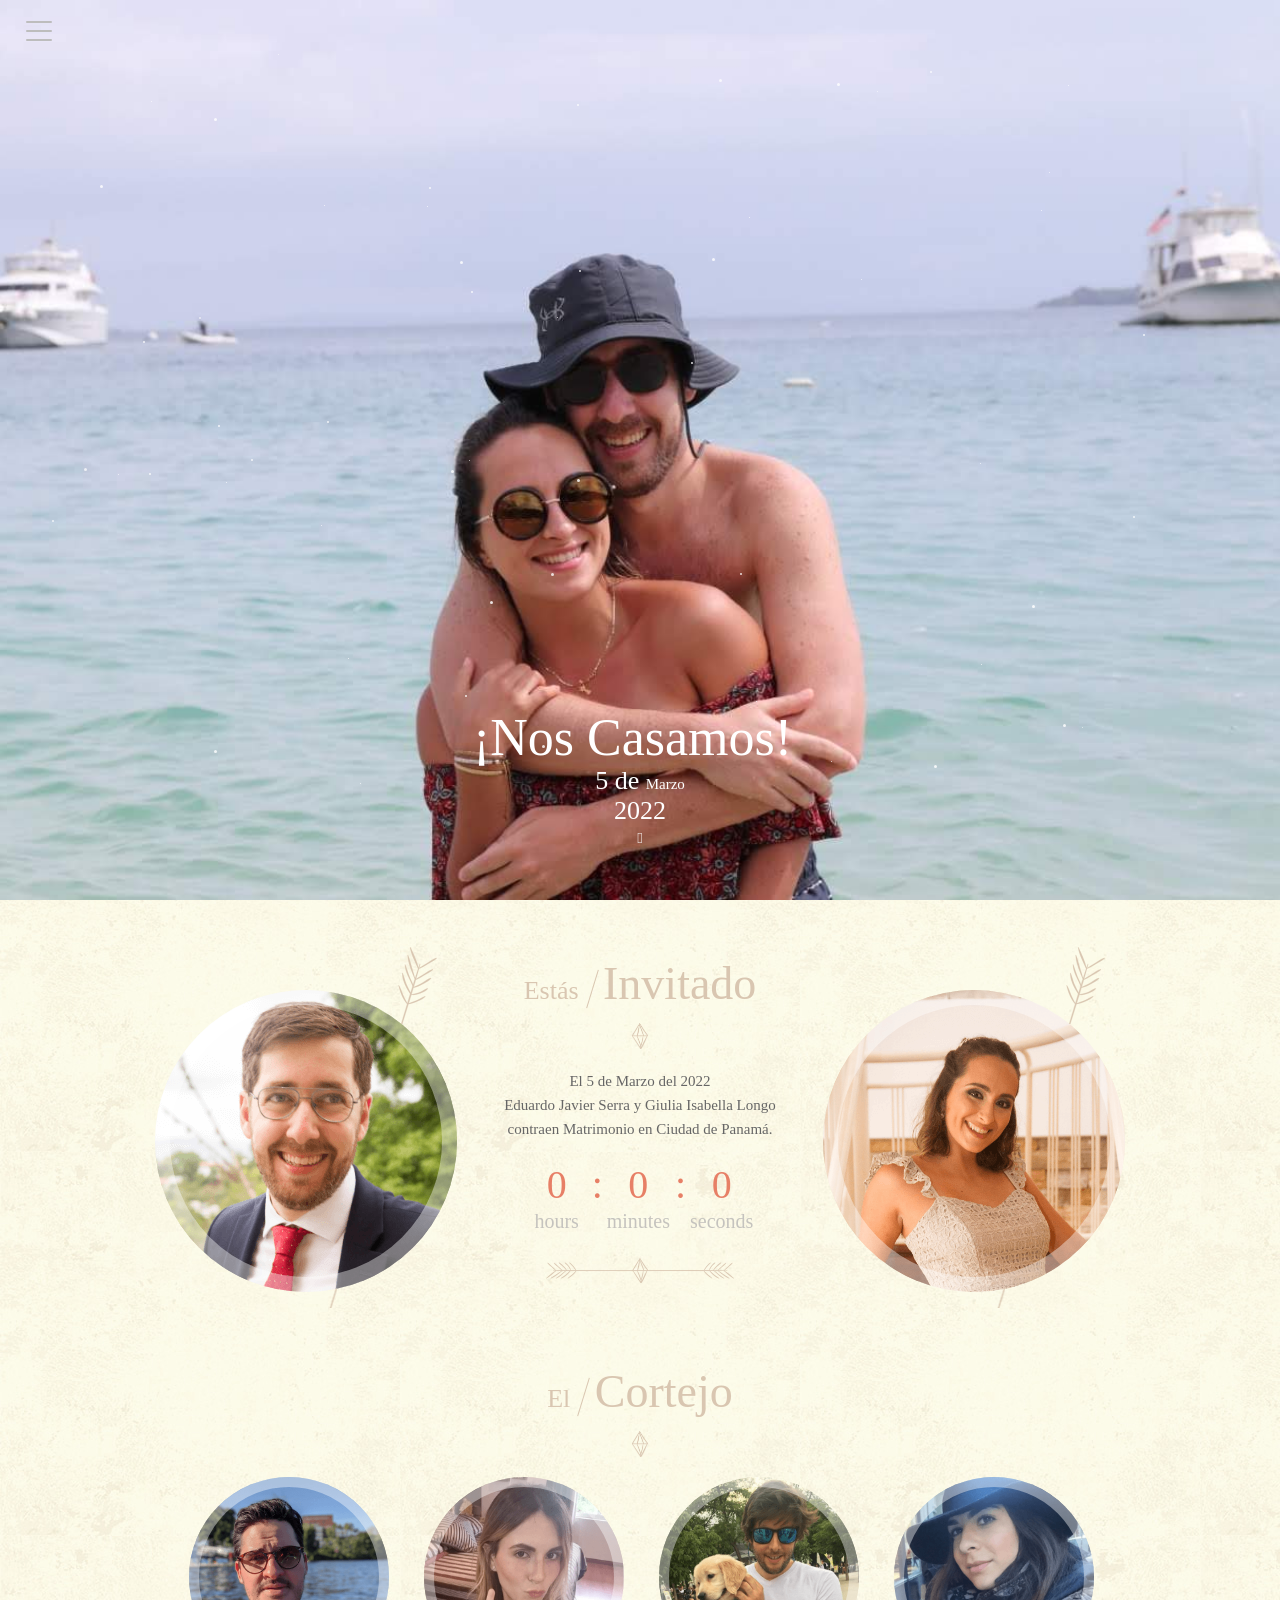
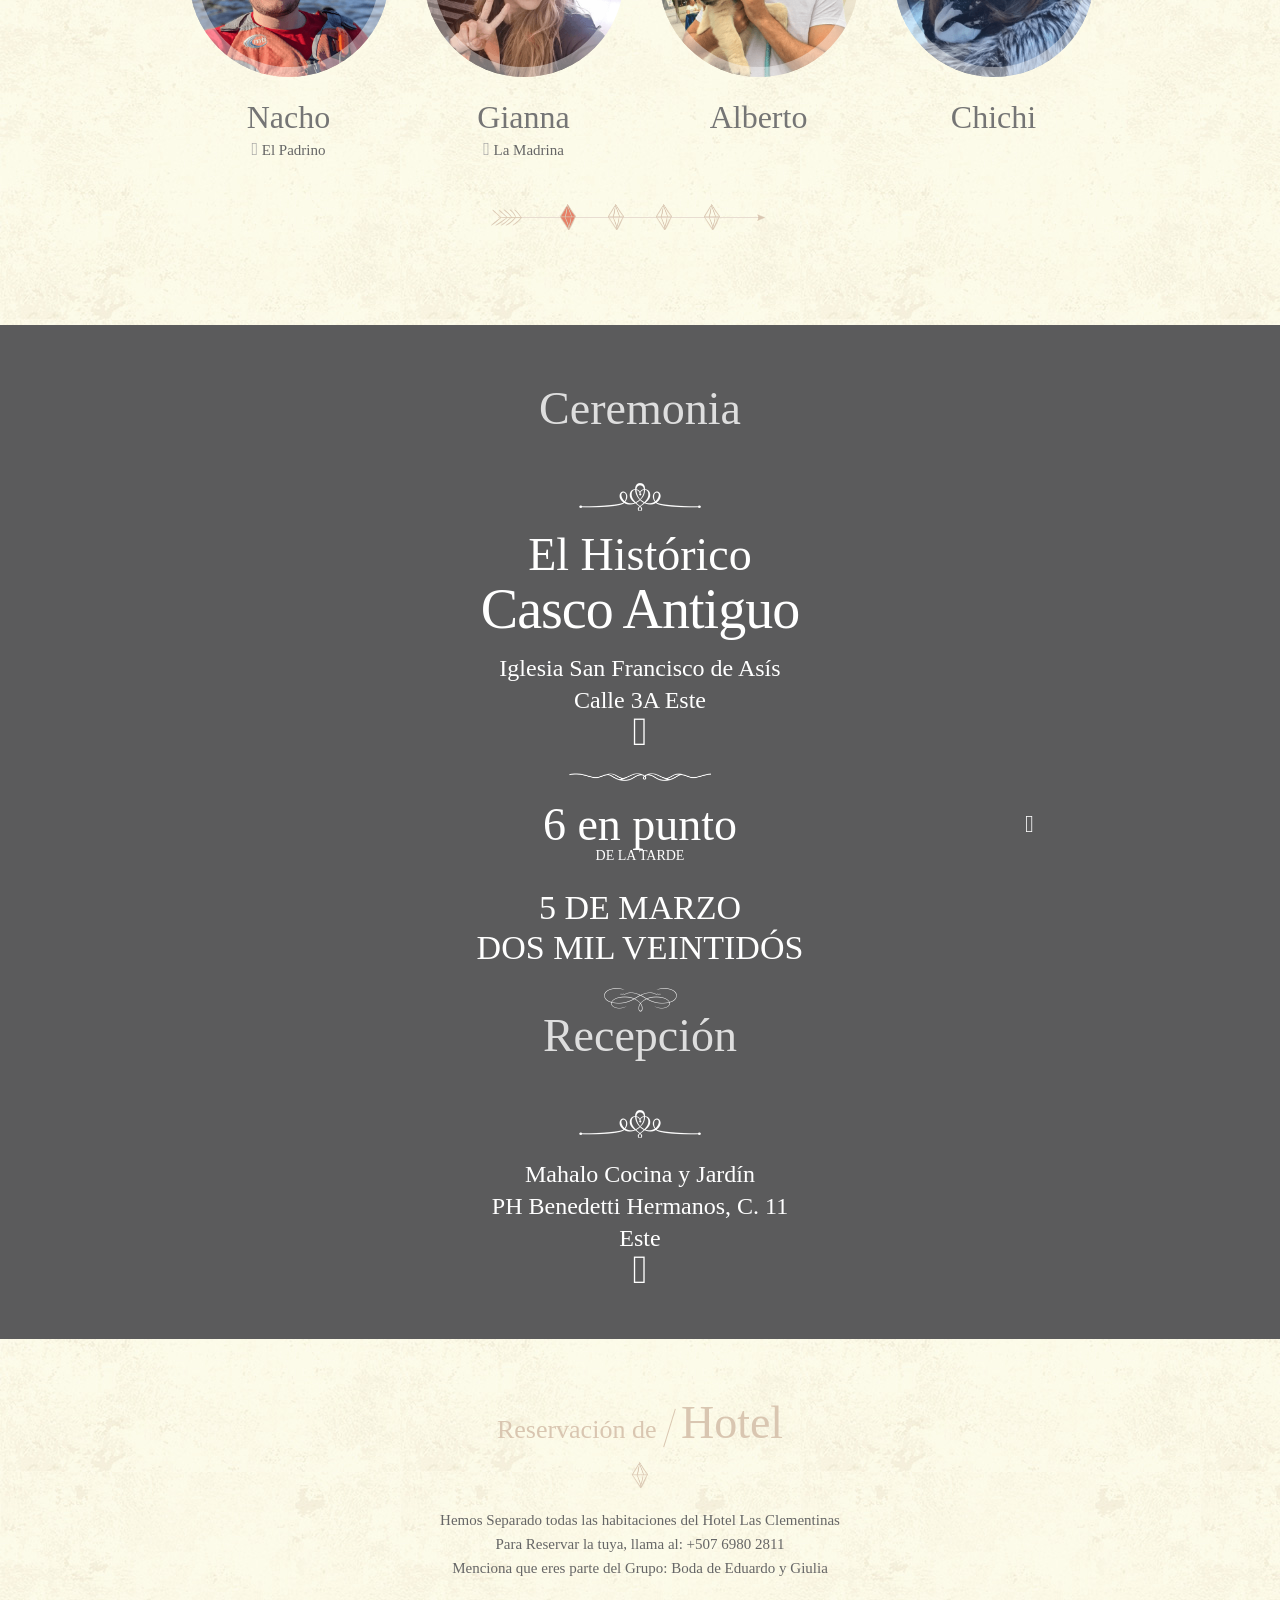
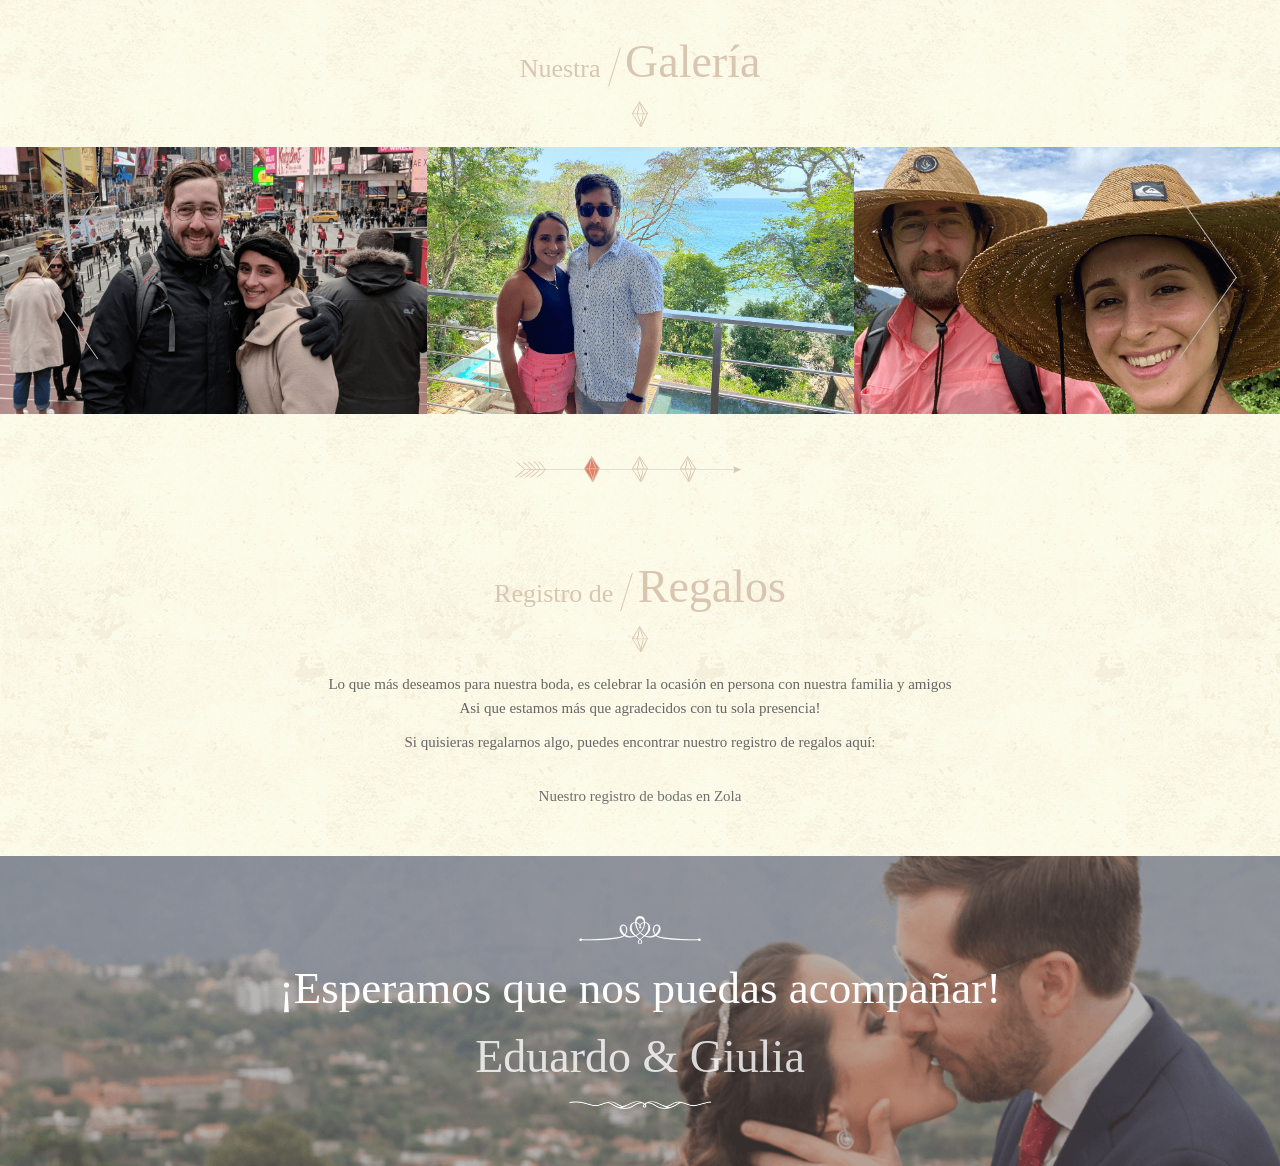
==== commit f1f7a9f2: "espacio" ====
--- a/index.html
+++ b/index.html
@@ -74,7 +74,7 @@
             <!-- Intro Text -->
             
             <div class="title1 title1_2">¡Nos Casamos!</div>
-            <div class="title0"><span>5 de<b>Marzo</b></span></div>
+            <div class="title0"><span>5 de <b>Marzo</b></span></div>
             <div class="title0">2022</div>
             <a href="#married" class="intro_down"><span><i class="fa fa-angle-down"></i></span></a>
         </div>
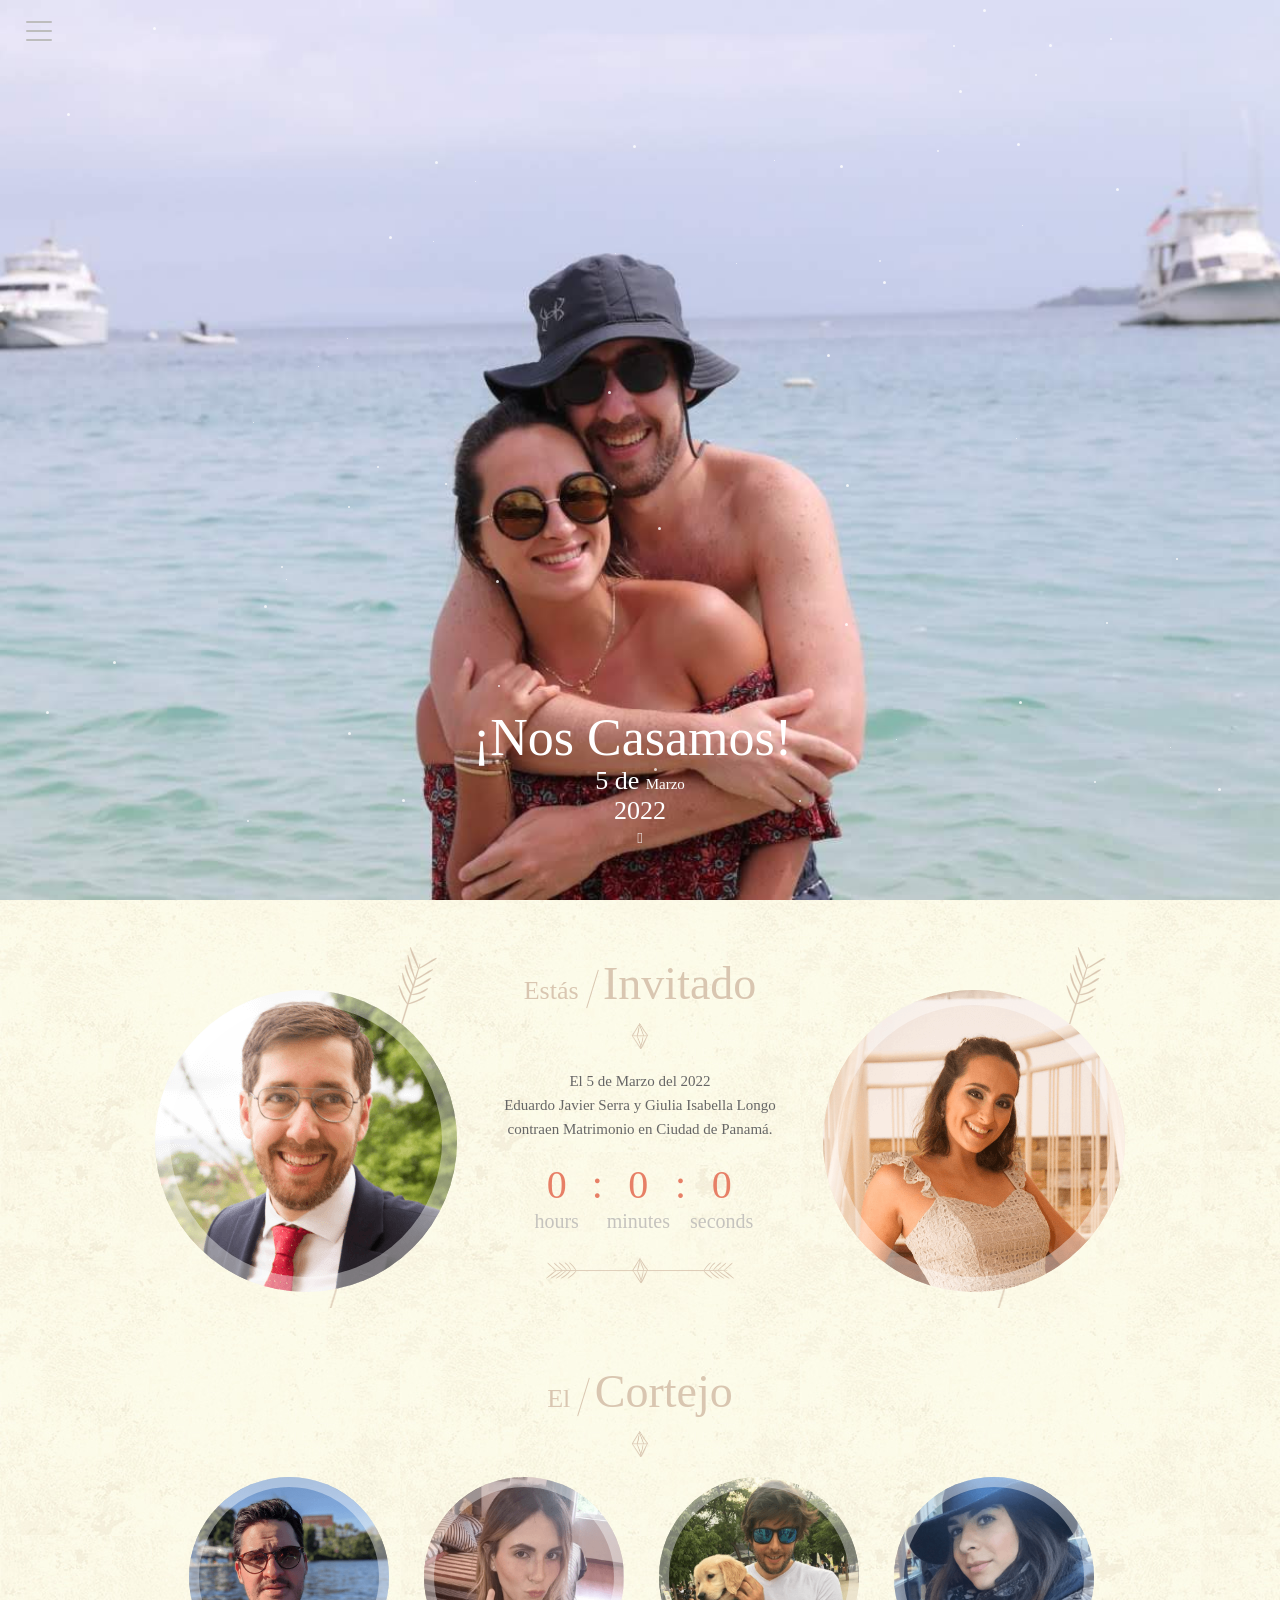
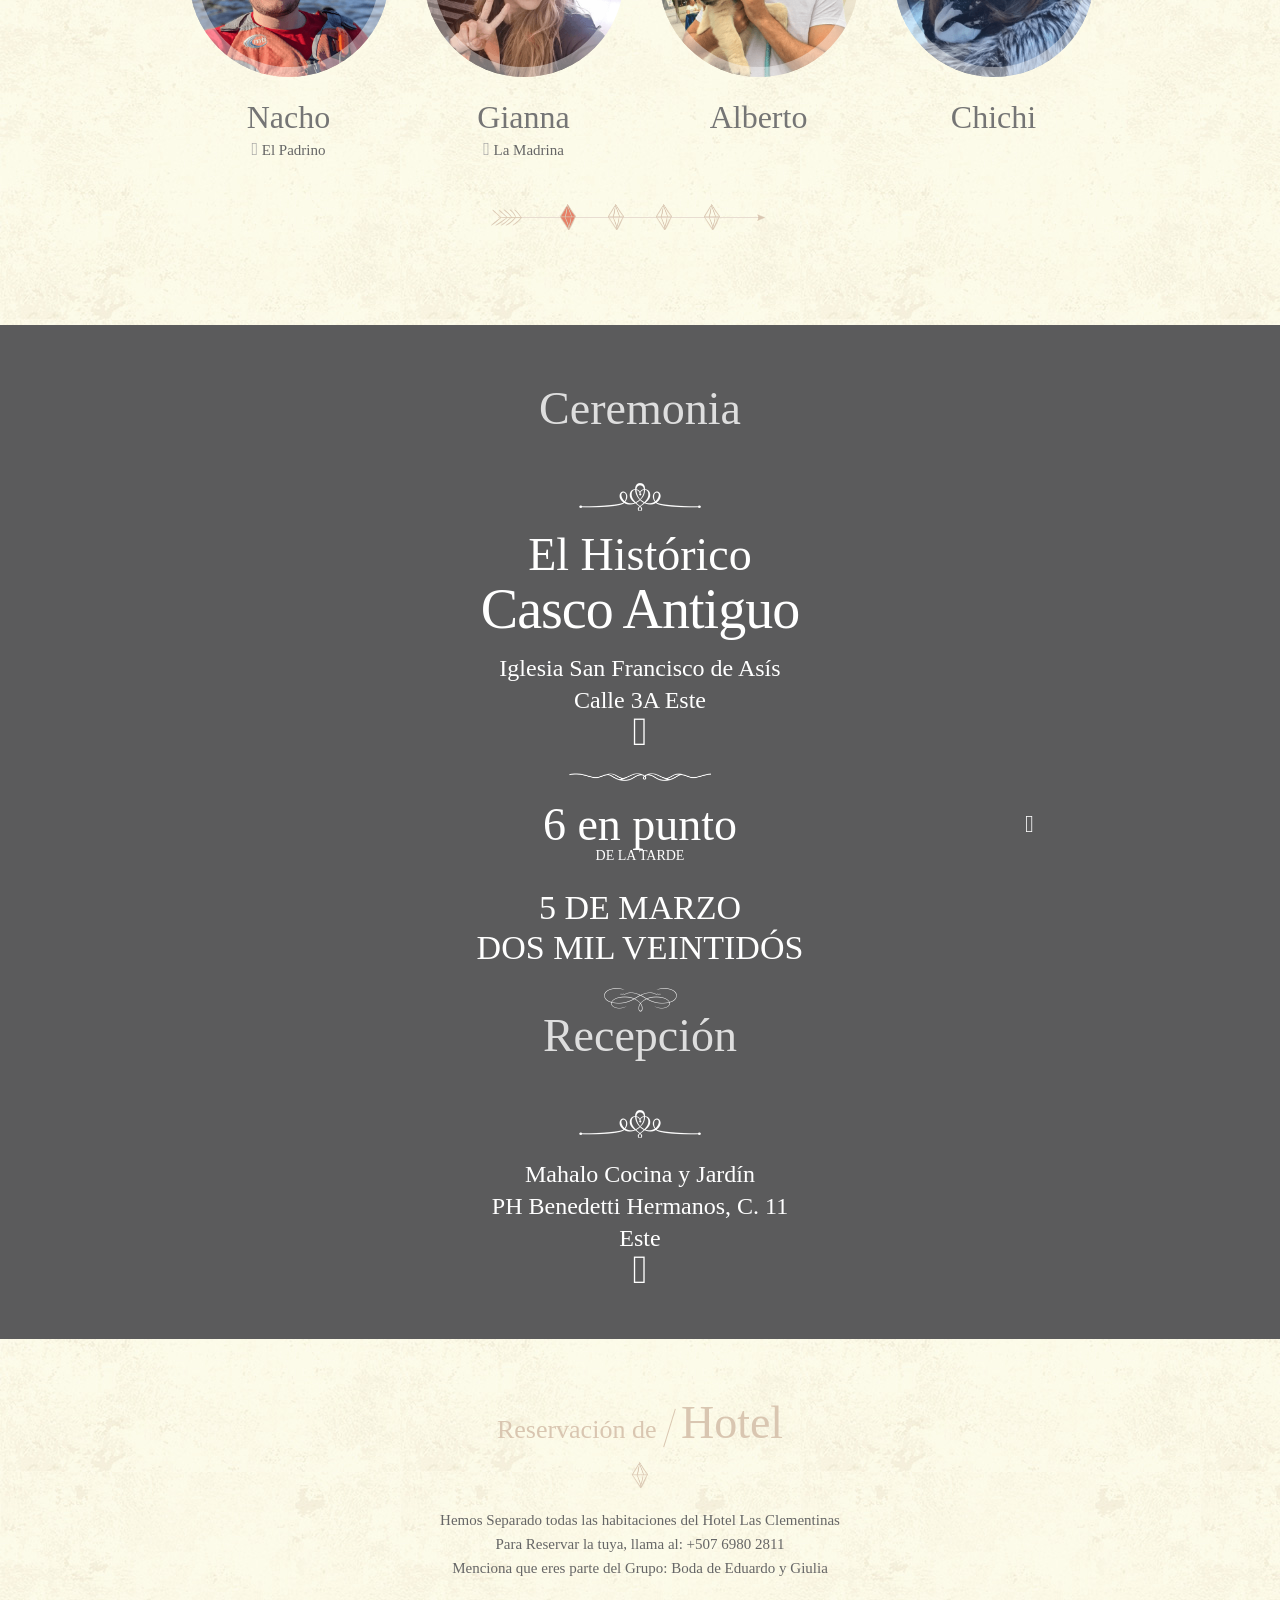
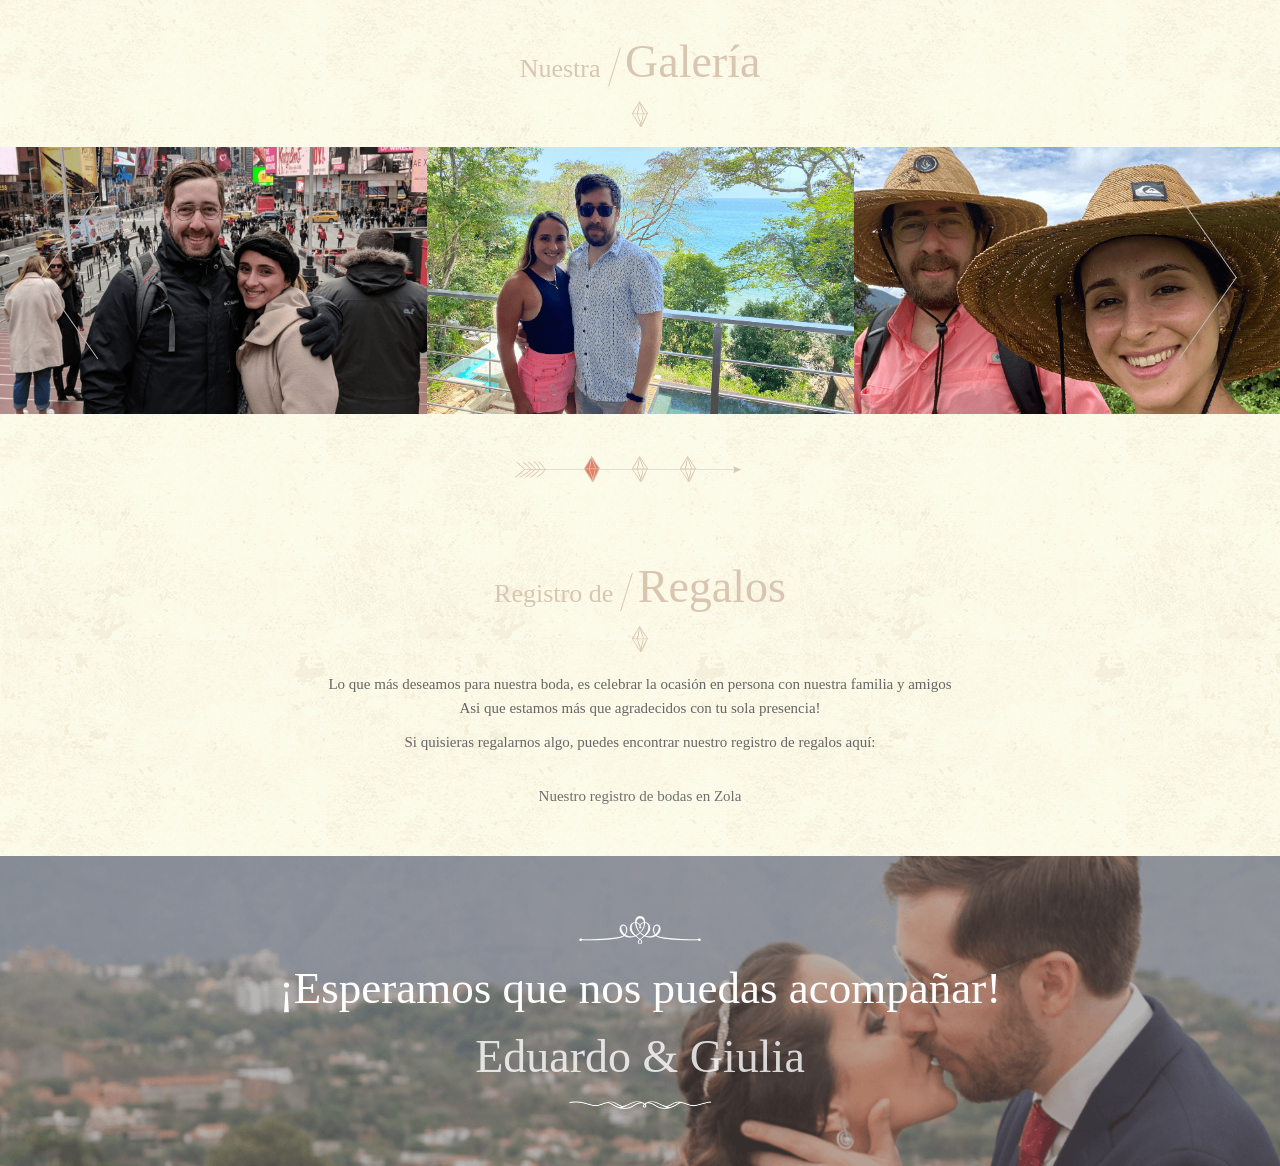
==== commit 29f38f5e: "favicon" ====
--- a/index.html
+++ b/index.html
@@ -4,6 +4,7 @@
 <meta charset="utf-8">
 <meta name="viewport" content="width=device-width, initial-scale=1.0">
 <title>Eduardo y Giulia</title>
+<link rel="icon" type="image/png" href="https://img.icons8.com/external-justicon-lineal-color-justicon/64/000000/external-wedding-romantic-love-justicon-lineal-color-justicon.png">
 
 <!-- Bootstrap CSS -->
 <link href="css/bootstrap.css" rel="stylesheet">
